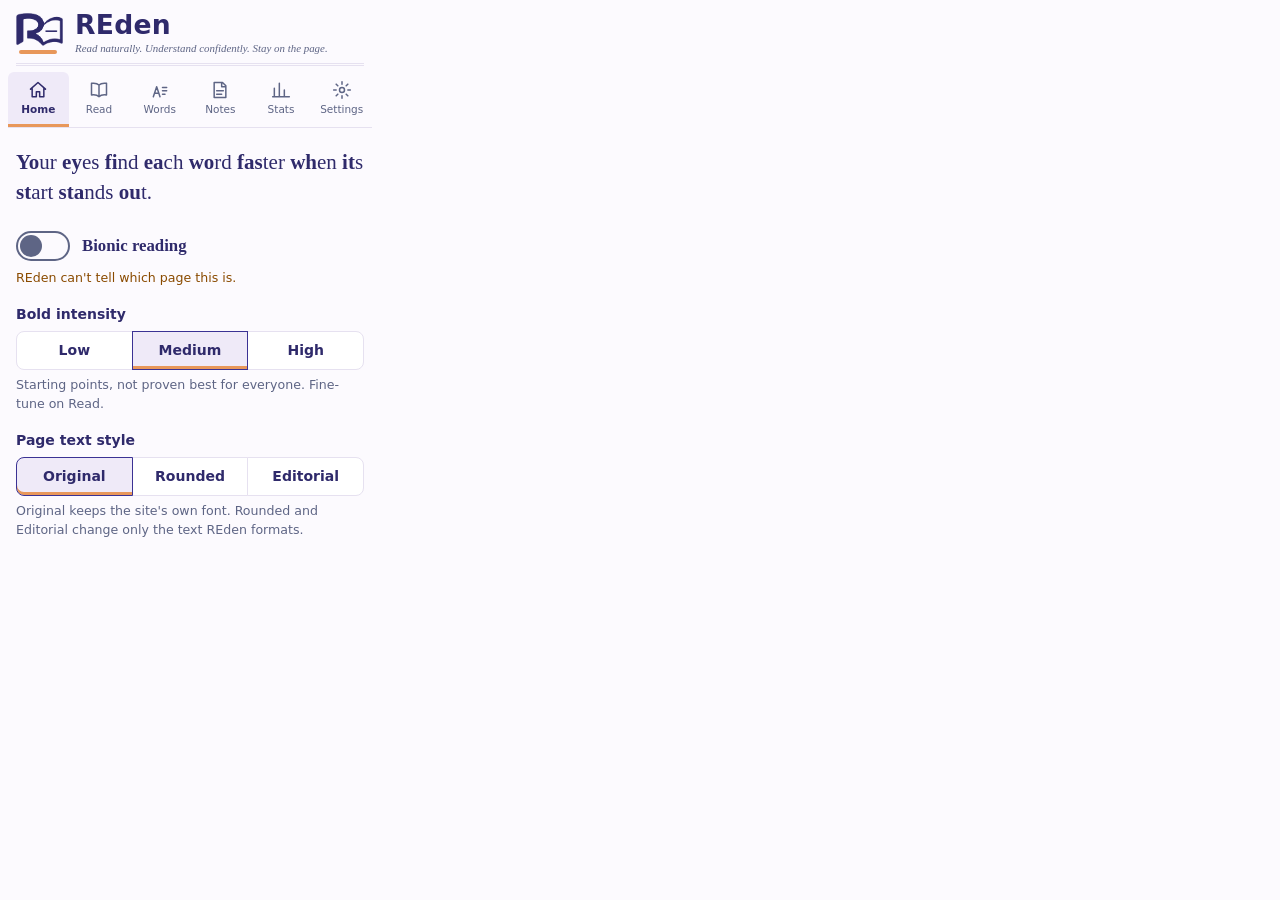
==== extension/popup/popup.html @ 72188148 "v0.2.0" ====
<!doctype html>
<html lang="en">
<head>
  <meta charset="utf-8">
  <meta name="viewport" content="width=device-width, initial-scale=1">
  <title>REden</title>
  <link rel="stylesheet" href="popup.css">
</head>
<body>
  <input type="radio" name="tab" id="t-home" class="tab-radio" aria-label="Home" checked>
  <input type="radio" name="tab" id="t-read" class="tab-radio" aria-label="Read">
  <input type="radio" name="tab" id="t-words" class="tab-radio" aria-label="Words">
  <input type="radio" name="tab" id="t-notes" class="tab-radio" aria-label="Notes">
  <input type="radio" name="tab" id="t-stats" class="tab-radio" aria-label="Stats">
  <input type="radio" name="tab" id="t-settings" class="tab-radio" aria-label="Settings">

  <header class="masthead">
    <span class="mark-wrap" aria-hidden="true"><span class="mark"></span><span class="bar"></span></span>
    <div>
      <h1 class="wordmark" aria-label="REden"><b>RE</b>den</h1>
      <p class="tagline">Read naturally. Understand confidently. Stay on the page.</p>
    </div>
  </header>

  <nav class="tabs" aria-label="Sections">
    <label class="tab" for="t-home">
      <svg viewBox="0 0 24 24" aria-hidden="true"><path d="M3 11l9-8 9 8M5 10v10h5v-6h4v6h5V10"/></svg><span>Home</span>
    </label>
    <label class="tab" for="t-read">
      <svg viewBox="0 0 24 24" aria-hidden="true"><path d="M12 6c-2-2-5-2.5-9-2v14c4-.5 7 0 9 2 2-2 5-2.5 9-2V4c-4-.5-7 0-9 2zM12 6v14"/></svg><span>Read</span>
    </label>
    <label class="tab" for="t-words">
      <svg viewBox="0 0 24 24" aria-hidden="true"><path d="M4 20l4-12 4 12M5.5 16h5M15 9h5M15 13h5M15 17h3"/></svg><span>Words</span>
    </label>
    <label class="tab" for="t-notes">
      <svg viewBox="0 0 24 24" aria-hidden="true"><path d="M5 3h10l4 4v14H5zM14 3v5h5M8 13h8M8 17h6"/></svg><span>Notes</span>
    </label>
    <label class="tab" for="t-stats">
      <svg viewBox="0 0 24 24" aria-hidden="true"><path d="M4 20V10M10 20V4M16 20v-8M22 20H2"/></svg><span>Stats</span>
    </label>
    <label class="tab" for="t-settings">
      <svg viewBox="0 0 24 24" aria-hidden="true"><circle cx="12" cy="12" r="3"/><path d="M12 2v3M12 19v3M2 12h3M19 12h3M5 5l2 2M17 17l2 2M19 5l-2 2M7 17l-2 2"/></svg><span>Settings</span>
    </label>
  </nav>

  <main class="content">
    <!-- HOME -->
    <section id="home" class="panel" aria-label="Home">
      <p id="specimen" class="specimen"></p>

      <label class="switch big">
        <input type="checkbox" role="switch" id="bio-home" data-bio-switch>
        <span class="track" aria-hidden="true"></span>
        <span class="switch-text">Bionic reading</span>
      </label>
      <p class="bio-status" data-bio-status role="status" aria-live="polite"></p>

      <fieldset class="seg">
        <legend>Bold intensity</legend>
        <input type="radio" name="preset" id="pr-low" value="25"><label for="pr-low">Low</label>
        <input type="radio" name="preset" id="pr-medium" value="40"><label for="pr-medium">Medium</label>
        <input type="radio" name="preset" id="pr-high" value="55"><label for="pr-high">High</label>
      </fieldset>
      <p class="help seg-help">Starting points, not proven best for everyone. Fine-tune on Read.</p>

      <fieldset class="seg">
        <legend>Page text style</legend>
        <input type="radio" name="mode" id="md-original" value="original"><label for="md-original">Original</label>
        <input type="radio" name="mode" id="md-rounded" value="rounded"><label for="md-rounded">Rounded</label>
        <input type="radio" name="mode" id="md-editorial" value="editorial"><label for="md-editorial">Editorial</label>
      </fieldset>
      <p class="help seg-help">Original keeps the site's own font. Rounded and Editorial change only the text REden formats.</p>

      <p class="page-ref" id="page-title">Loading…</p>

      <ul class="nav-list">
        <li><button type="button" class="nav-row" data-goto="read"><b>Read</b><span>Set how much of each word is bold</span></button></li>
        <li><button type="button" class="nav-row" data-goto="words"><b>Words</b><span>Save words, look them up, translate</span></button></li>
        <li><button type="button" class="nav-row" data-goto="notes"><b>Notes</b><span>Write down what you learn</span></button></li>
        <li><button type="button" class="nav-row" data-goto="stats"><b>Stats</b><span>See your saved words and notes</span></button></li>
      </ul>
    </section>

    <!-- READ -->
    <section id="read" class="panel" aria-label="Read">
      <h2>Bionic reading</h2>
      <label class="switch">
        <input type="checkbox" role="switch" id="bio-read" data-bio-switch>
        <span class="track" aria-hidden="true"></span>
        <span class="switch-text">Bionic reading</span>
      </label>
      <p class="bio-status" data-bio-status role="status" aria-live="polite"></p>

      <p id="preview" class="preview" aria-label="Live preview of your settings"></p>

      <div class="field">
        <label for="bio-strength">Bold amount <output id="bio-strength-out" for="bio-strength">50%</output></label>
        <input type="range" id="bio-strength" min="20" max="80" step="5">
      </div>
      <div class="field">
        <label for="bio-size">Font size <output id="bio-size-out" for="bio-size">100%</output></label>
        <input type="range" id="bio-size" min="100" max="200" step="10">
      </div>
      <div class="field">
        <label for="bio-spacing">Line spacing</label>
        <select id="bio-spacing">
          <option value="0">Page default</option>
          <option value="1.5">Comfortable</option>
          <option value="1.8">Relaxed</option>
          <option value="2.1">Spacious</option>
        </select>
      </div>

      <div class="field">
        <label for="bio-letter">Letter spacing</label>
        <select id="bio-letter">
          <option value="0">Page default</option>
          <option value="0.02">Slightly wider</option>
          <option value="0.04">Wide</option>
          <option value="0.08">Extra wide</option>
        </select>
      </div>
      <label class="switch">
        <input type="checkbox" role="switch" id="bio-contrast">
        <span class="track" aria-hidden="true"></span>
        <span class="switch-text">High contrast text</span>
      </label>
      <p class="help">Pushes formatted text toward black or white, whichever is closer to the page's own text color.</p>

      <label class="switch">
        <input type="checkbox" role="switch" id="bio-auto" aria-describedby="auto-help">
        <span class="track" aria-hidden="true"></span>
        <span class="switch-text">Format every website automatically</span>
      </label>
      <p id="auto-help" class="help">
        Formats pages as soon as they load. Your browser will ask for permission to run on
        websites. All formatting happens in your browser, and no page text is sent anywhere.
        Turn this off to remove the permission.
      </p>
      <p id="auto-msg" class="message" role="status" aria-live="polite" hidden></p>

      <h2 class="gap">Sentence analysis</h2>
      <p class="help">Split the text you selected on the page into sentences. This needs the Python backend.</p>
      <div class="kv"><span>Page</span><b id="r-title">…</b></div>
      <div class="kv"><span>Site</span><b id="r-host">…</b></div>
      <button type="button" id="analyze" class="btn">Split selection into sentences</button>
      <p id="r-status" class="message" role="status" aria-live="polite" hidden></p>
      <ol id="r-sentences" class="sentences"></ol>
    </section>

    <!-- WORDS -->
    <section id="words" class="panel" aria-label="Words">
      <h2>Words</h2>
      <form id="word-form" class="inline-form">
        <label class="sr-only" for="word-input">Word to save</label>
        <input id="word-input" type="text" placeholder="Type a word to save" autocomplete="off">
        <button type="submit" class="btn">Save</button>
      </form>
      <div id="word-info" class="info" hidden role="status" aria-live="polite"></div>
      <ul id="word-list" class="word-list"></ul>
      <p id="word-empty" class="message">You haven't saved any words yet. Select a saved word to look it up.</p>

      <h2 class="gap">Translate</h2>
      <p class="help">Translate English text into your own language. Translation runs on your device in Chrome or Edge 138 and newer, so nothing you read is sent anywhere.</p>
      <div class="field">
        <label for="tr-lang">Translate into</label>
        <select id="tr-lang"></select>
      </div>
      <div class="example">
        <p id="tr-ex-en"></p>
        <p id="tr-ex-to" dir="auto"></p>
        <p class="help">Sample sentence. It shows what a translation looks like before you try your own.</p>
      </div>
      <label class="sr-only" for="tr-input">English text to translate</label>
      <textarea id="tr-input" placeholder="Type or paste English text. Leave this empty to translate the text you selected on the page."></textarea>
      <button type="button" id="tr-go" class="btn">Translate</button>
      <p id="tr-status" class="message" role="status" aria-live="polite" hidden></p>
      <p id="tr-out" class="translation" dir="auto"></p>
    </section>

    <!-- NOTES -->
    <section id="notes" class="panel" aria-label="Notes">
      <h2>Notes</h2>
      <label class="sr-only" for="note-text">Your notes</label>
      <textarea id="note-text" placeholder="Start typing. Your notes save as you write."></textarea>
    </section>

    <!-- STATS -->
    <section id="stats" class="panel" aria-label="Stats">
      <h2>Stats</h2>
      <dl class="ledger">
        <div class="kv"><dt>Saved words</dt><dd id="stat-words">0</dd></div>
        <div class="kv"><dt>Note characters</dt><dd id="stat-chars">0</dd></div>
        <div class="kv"><dt>Note lines</dt><dd id="stat-lines">0</dd></div>
        <div class="kv"><dt>Longest saved word</dt><dd id="stat-longest">–</dd></div>
      </dl>
    </section>

    <!-- SETTINGS -->
    <section id="settings" class="panel" aria-label="Settings">
      <h2>Popup</h2>
      <label class="row"><span>Dark mode</span><input type="checkbox" id="opt-dark"></label>
      <div class="field">
        <label for="opt-size">Text size <output id="opt-size-out" for="opt-size">14 px</output></label>
        <input type="range" id="opt-size" min="12" max="22" step="1">
      </div>

      <h2 class="gap">Current web page</h2>
      <label class="row"><span>Dark page</span><input type="checkbox" id="pg-dark"></label>
      <p id="pg-msg" class="message" role="status" aria-live="polite" hidden></p>

      <h2 class="gap">Backend</h2>
      <form id="be-form" class="inline-form">
        <label class="sr-only" for="be-url">Backend address</label>
        <input id="be-url" type="text" autocomplete="off" spellcheck="false">
        <button type="submit" class="btn">Test</button>
      </form>
      <p id="be-msg" class="message" role="status" aria-live="polite" hidden></p>

      <h2 class="gap">Saved data</h2>
      <button type="button" id="clear-data" class="btn danger">Clear words and notes</button>
      <p id="clear-msg" class="message" role="status" aria-live="polite" hidden>Words and notes cleared.</p>
    </section>
  </main>

  <script src="../shared/core.js"></script>
  <script src="popup.js"></script>
</body>
</html>
---- extension/popup/popup.css ----
/* REden popup: modern reading utility with editorial character.
   Ivory paper, indigo ink, lavender for selection, one small orange accent (from the logo).
   Serif (Fraunces/Newsreader if installed) for headings and reading text, rounded sans for controls.
   Flat, ruled, no cards or gradients. This styles the popup only, never websites. */

:root {
  --paper: #FCFAFE;
  --field: #FFFFFF;
  --ink: #2F2A6B;
  --muted: #5E6585;
  --rule: #E6E1F0;
  --blue: #3B3294;
  --on-blue: #FFFFFF;
  --lav: #EFEAF8;
  --orange: #E8975A;
  --ok: #1B7F4B;
  --warn: #8A4B00;
  --danger: #B3261E;
  --font-size: 14px;
  --serif: Fraunces, Newsreader, "Iowan Old Style", Charter, "Palatino Linotype", Georgia, serif;
  --sans: "Nunito Sans", Nunito, ui-rounded, system-ui, -apple-system, "Segoe UI", Roboto, sans-serif;
}

body.dark {
  --paper: #1E1B3A;
  --field: #15132B;
  --ink: #ECE9FA;
  --muted: #A9A9CC;
  --rule: #3A3763;
  --blue: #A99CFF;
  --on-blue: #17143A;
  --lav: #34305F;
  --orange: #F0A872;
  --ok: #6FD3A0;
  --warn: #F0B866;
  --danger: #FF9C94;
}

* { box-sizing: border-box; }
html, body { margin: 0; width: 380px; height: 540px; overflow: hidden; }

body {
  display: flex;
  flex-direction: column;
  background: var(--paper);
  color: var(--ink);
  font: var(--font-size) / 1.5 var(--sans);
}

/* ---------- masthead + tabs ---------- */
.masthead {
  display: flex;
  align-items: center;
  gap: 12px;
  margin: 0 16px;
  padding: 12px 0 8px;
  border-bottom: 3px double var(--rule);
}
/* The R-and-open-book mark is traced from the REden logo (icons/mark.png) and tinted with the theme ink. */
.mark {
  position: relative;
  flex: none;
  width: 47px;
  height: 33px;
  display: block;
  background: var(--ink);
  -webkit-mask: url("../icons/mark.png") center / contain no-repeat;
  mask: url("../icons/mark.png") center / contain no-repeat;
}
.mark-wrap { flex: none; display: flex; flex-direction: column; gap: 4px; }
.bar { display: block; width: 38px; height: 4px; margin-left: 3px; border-radius: 2px; background: var(--orange); }
.wordmark { margin: 0; font: 800 1.9em/1 var(--sans); letter-spacing: 0.01em; color: var(--ink); }
.wordmark b { font-weight: 800; }
.tagline { margin: 3px 0 0; color: var(--muted); font: italic 400 0.78em/1.2 var(--serif); }

.tab-radio { position: absolute; opacity: 0; pointer-events: none; }

.tabs { display: flex; margin: 6px 8px 0; padding: 0; border-bottom: 1px solid var(--rule); }
.tab {
  flex: 1;
  display: flex;
  flex-direction: column;
  align-items: center;
  gap: 2px;
  padding: 8px 0 7px;
  border-bottom: 3px solid transparent;
  border-radius: 6px 6px 0 0;
  color: var(--muted);
  font-size: min(0.75em, 13px);
  cursor: pointer;
}
.tab svg { width: 20px; height: 20px; fill: none; stroke: currentColor; stroke-width: 1.8; stroke-linecap: round; stroke-linejoin: round; }
.tab:hover { color: var(--ink); }

.content { flex: 1; overflow-y: auto; padding: 16px; }
.panel { display: none; }

/* ---------- type ---------- */
h2 { margin: 0 0 8px; font: 700 1.15em/1.25 var(--serif); }
h2.gap, .gap { margin-top: 24px; }
p { margin: 0 0 10px; }
.help { color: var(--muted); font-size: 0.9em; }
.message { color: var(--muted); font-size: 0.9em; }

/* ---------- home ---------- */
.specimen {
  margin: 4px 0 18px;
  font: 400 1.5em/1.4 var(--serif);
  overflow-wrap: anywhere;
}
.specimen b, .preview b { font-weight: 800; }
.page-ref {
  margin: 14px 0 6px;
  padding-top: 12px;
  border-top: 1px solid var(--rule);
  color: var(--muted);
  font-size: 0.9em;
  overflow: hidden;
  text-overflow: ellipsis;
  white-space: nowrap;
}

.nav-list { list-style: none; margin: 0; padding: 0; }
.nav-list li { border-top: 1px solid var(--rule); }
.nav-list li:last-child { border-bottom: 1px solid var(--rule); }
.nav-row {
  display: flex;
  align-items: baseline;
  gap: 12px;
  width: 100%;
  padding: 10px 2px;
  border: 0;
  background: none;
  color: inherit;
  font: inherit;
  text-align: left;
  cursor: pointer;
}
.nav-row b { flex: none; width: 56px; font: 700 1em var(--serif); }
.nav-row span { color: var(--muted); font-size: 0.9em; }
.nav-row:hover b { text-decoration: underline; text-decoration-color: var(--orange); text-decoration-thickness: 3px; text-underline-offset: 3px; }

/* ---------- switch ---------- */
.switch { position: relative; display: flex; align-items: center; gap: 12px; padding: 6px 0; cursor: pointer; }
.switch input { position: absolute; inset: 0; width: 100%; height: 100%; margin: 0; opacity: 0; cursor: pointer; }
.switch .track {
  flex: none;
  position: relative;
  width: 44px;
  height: 24px;
  border: 2px solid var(--muted);
  border-radius: 999px;
  transition: background 0.12s, border-color 0.12s;
}
.switch .track::after {
  content: "";
  position: absolute;
  top: 2px;
  left: 2px;
  width: 16px;
  height: 16px;
  border-radius: 50%;
  background: var(--muted);
  transition: transform 0.12s, background 0.12s;
}
.switch input:checked + .track { background: var(--blue); border-color: var(--blue); }
.switch input:checked + .track::after { background: var(--on-blue); transform: translateX(20px); }
.switch input:focus-visible + .track { outline: 3px solid var(--blue); outline-offset: 3px; }
.switch.big input:checked + .track::after { background: var(--orange); }
.switch-text { font-weight: 600; }
.switch.big .switch-text { font: 700 1.2em var(--serif); }
.switch.big .track { width: 54px; height: 30px; }
.switch.big .track::after { width: 22px; height: 22px; }
.switch.big input:checked + .track::after { transform: translateX(24px); }

.bio-status { margin: 2px 0 0; min-height: 1.5em; color: var(--muted); font-size: 0.9em; }
.bio-status.ok { color: var(--ok); }
.bio-status.warn { color: var(--warn); }

/* ---------- segmented choices (radios) ---------- */
.seg { display: flex; margin: 16px 0 0; padding: 0; border: 1px solid var(--rule); border-radius: 8px; overflow: hidden; }
.seg legend { float: left; width: 100%; margin: 0 0 6px; padding: 0; font-weight: 700; }
.seg { position: relative; flex-wrap: wrap; border: 0; overflow: visible; }
.seg input { position: absolute; opacity: 0; pointer-events: none; }
.seg label {
  flex: 1;
  padding: 8px 4px;
  border: 1px solid var(--rule);
  margin-left: -1px;
  background: var(--field);
  text-align: center;
  font-weight: 600;
  cursor: pointer;
}
.seg label:nth-of-type(1) { margin-left: 0; border-radius: 8px 0 0 8px; }
.seg label:last-of-type { border-radius: 0 8px 8px 0; }
.seg label:hover { color: var(--blue); }
.seg input:checked + label { background: var(--lav); border-color: var(--blue); color: var(--ink); position: relative; box-shadow: inset 0 -3px 0 var(--orange); }
.seg input:focus-visible + label { outline: 3px solid var(--blue); outline-offset: 2px; position: relative; }
.seg-help { margin: 6px 0 0; }

/* ---------- read controls ---------- */
.preview {
  margin: 14px 0 12px;
  padding: 12px 0;
  border-top: 1px solid var(--rule);
  border-bottom: 1px solid var(--rule);
  font: 400 1em/1.4 var(--serif);
  overflow-wrap: anywhere;
}
.field { display: flex; flex-direction: column; gap: 4px; margin: 12px 0; }
.field label { display: flex; justify-content: space-between; font-weight: 600; }
.field output { color: var(--blue); font-weight: 700; }
input[type="range"] { width: 100%; accent-color: var(--blue); }
select, input[type="text"], textarea {
  padding: 8px 10px;
  border: 1px solid var(--muted);
  border-radius: 4px;
  background: var(--field);
  color: var(--ink);
  font: inherit;
}
input[type="text"] { flex: 1; min-width: 0; }

/* ---------- rows, ledger, info ---------- */
.kv { display: flex; justify-content: space-between; gap: 12px; padding: 7px 0; border-bottom: 1px solid var(--rule); }
.kv span, .kv dt { color: var(--muted); }
.kv b, .kv dd { margin: 0; text-align: right; font-weight: 700; overflow-wrap: anywhere; }
.ledger { margin: 0; }
.ledger .kv { align-items: baseline; padding: 11px 0; }
.ledger dd { font: 700 1.3em var(--serif); }
.info { margin: 12px 0; padding: 4px 0; border-top: 2px solid var(--orange); }

.row { display: flex; align-items: center; justify-content: space-between; padding: 10px 0; border-bottom: 1px solid var(--rule); cursor: pointer; }
input[type="checkbox"]:not([role="switch"]) { width: 20px; height: 20px; accent-color: var(--blue); }

/* ---------- buttons ---------- */
.btn {
  margin: 12px 0 4px;
  padding: 9px 16px;
  border: 2px solid var(--blue);
  border-radius: 4px;
  background: var(--blue);
  color: var(--on-blue);
  font: 700 1em var(--sans);
  cursor: pointer;
}
.btn:hover { filter: brightness(1.08); }
.btn.danger { background: transparent; border-color: var(--danger); color: var(--danger); }
.inline-form { display: flex; gap: 8px; align-items: center; }
.inline-form .btn { margin: 0; }

/* ---------- words, sentences, notes ---------- */
.word-list { list-style: none; margin: 12px 0 0; padding: 0; }
.word-list li { display: flex; align-items: center; justify-content: space-between; gap: 8px; border-bottom: 1px solid var(--rule); }
.word-btn {
  flex: 1;
  padding: 9px 0;
  border: 0;
  background: none;
  color: var(--ink);
  font: 400 1.1em var(--serif);
  text-align: left;
  cursor: pointer;
}
.word-btn:hover { text-decoration: underline; text-decoration-color: var(--orange); text-decoration-thickness: 3px; text-underline-offset: 3px; }
.remove-btn { padding: 6px 4px; border: 0; background: none; color: var(--muted); font: inherit; font-size: 0.85em; text-decoration: underline; cursor: pointer; }
.remove-btn:hover { color: var(--danger); }

.sentences { margin: 12px 0 0; padding-left: 22px; font-family: var(--serif); }
.sentences li { margin-bottom: 10px; padding-left: 6px; }
.sentences li::marker { color: var(--muted); font-family: var(--sans); font-size: 0.85em; }

textarea { width: 100%; height: 340px; resize: none; font-family: var(--serif); font-size: 1.05em; line-height: 1.5; }

/* ---------- translate ---------- */
#tr-input { height: 90px; }
.example { margin: 12px 0; padding: 8px 0; border-top: 2px solid var(--orange); font-family: var(--serif); }
.example p { margin: 0 0 6px; }
.example .help { font-family: var(--sans); }
.translation { margin: 12px 0 0; padding: 10px 0; border-top: 1px solid var(--rule); border-bottom: 1px solid var(--rule); font: 400 1.1em/1.5 var(--serif); overflow-wrap: anywhere; }
.translation:empty { display: none; }
.translation b { font-weight: 800; }

/* ---------- accessibility ---------- */
:focus-visible { outline: 3px solid var(--blue); outline-offset: 2px; }
.sr-only { position: absolute; width: 1px; height: 1px; overflow: hidden; clip: rect(0 0 0 0); white-space: nowrap; }

@media (prefers-reduced-motion: reduce) {
  * { transition: none !important; animation: none !important; }
}

/* ---------- section switching (radio + :checked, works without JS) ---------- */
#t-home:checked ~ .content #home,
#t-read:checked ~ .content #read,
#t-words:checked ~ .content #words,
#t-notes:checked ~ .content #notes,
#t-stats:checked ~ .content #stats,
#t-settings:checked ~ .content #settings { display: block; }

#t-home:checked ~ .tabs label[for="t-home"],
#t-read:checked ~ .tabs label[for="t-read"],
#t-words:checked ~ .tabs label[for="t-words"],
#t-notes:checked ~ .tabs label[for="t-notes"],
#t-stats:checked ~ .tabs label[for="t-stats"],
#t-settings:checked ~ .tabs label[for="t-settings"] {
  color: var(--ink);
  font-weight: 700;
  background: var(--lav);
  border-bottom-color: var(--orange);
}

#t-home:focus-visible ~ .tabs label[for="t-home"],
#t-read:focus-visible ~ .tabs label[for="t-read"],
#t-words:focus-visible ~ .tabs label[for="t-words"],
#t-notes:focus-visible ~ .tabs label[for="t-notes"],
#t-stats:focus-visible ~ .tabs label[for="t-stats"],
#t-settings:focus-visible ~ .tabs label[for="t-settings"] { outline: 3px solid var(--blue); outline-offset: -3px; }

/* The Settings checkboxes drive the popup theme even if scripts fail. */
body:has(#opt-dark:checked) {
  --paper: #1E1B3A; --field: #15132B; --ink: #ECE9FA; --muted: #A9A9CC; --rule: #3A3763;
  --blue: #A99CFF; --on-blue: #17143A; --lav: #34305F; --orange: #F0A872;
  --ok: #6FD3A0; --warn: #F0B866; --danger: #FF9C94;
}
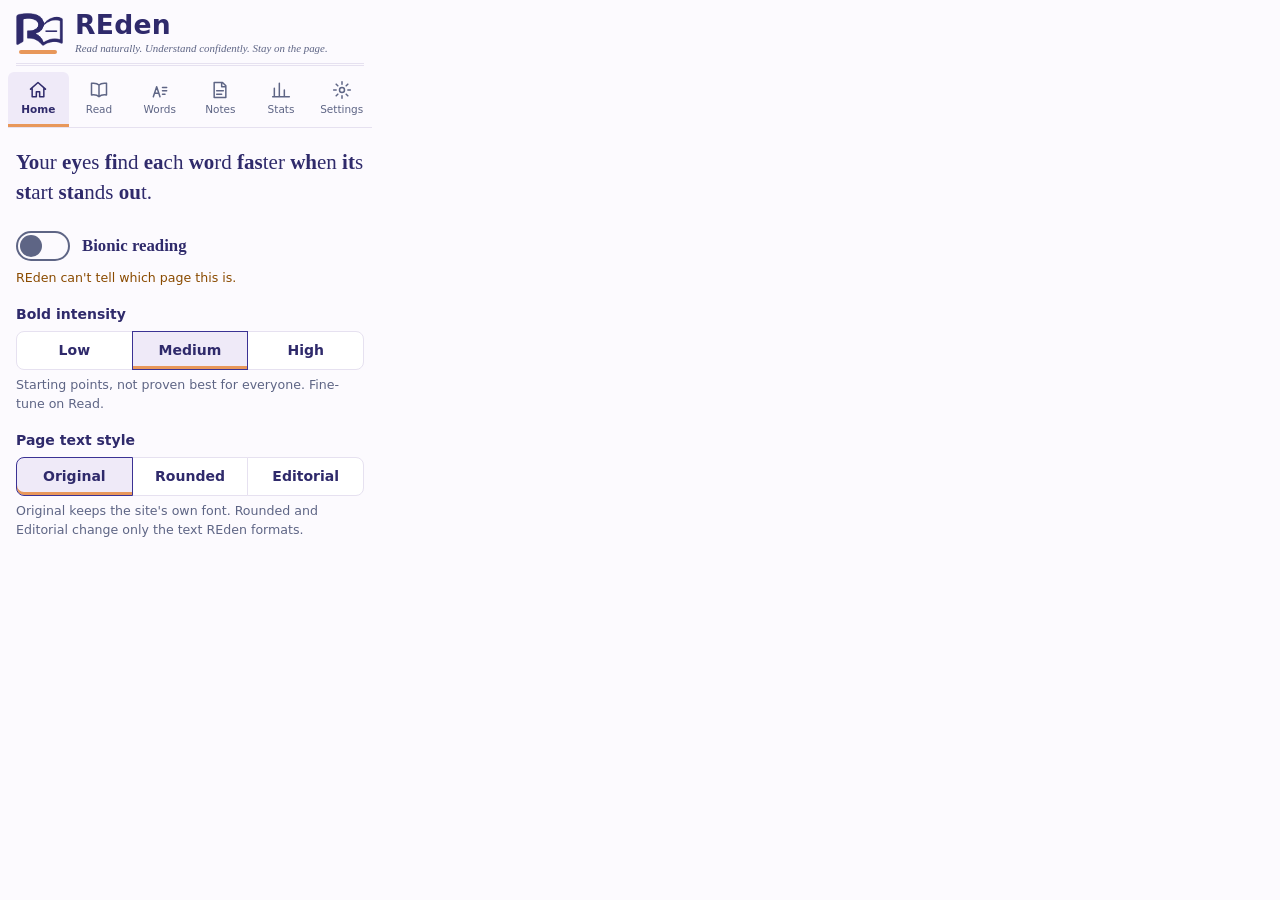
==== commit d52d8a63: "Match popup colors to the current website Tint the popup with the page's color (paper 2%, selected 8" ====
--- a/extension/popup/popup.html
+++ b/extension/popup/popup.html
@@ -200,6 +200,7 @@
     <section id="settings" class="panel" aria-label="Settings">
       <h2>Popup</h2>
       <label class="row"><span>Dark mode</span><input type="checkbox" id="opt-dark"></label>
+      <label class="row"><span>Match colors to the website</span><input type="checkbox" id="opt-tint"></label>
       <div class="field">
         <label for="opt-size">Text size <output id="opt-size-out" for="opt-size">14 px</output></label>
         <input type="range" id="opt-size" min="12" max="22" step="1">
--- a/extension/popup/popup.css
+++ b/extension/popup/popup.css
@@ -7,6 +7,7 @@
   --paper: #FCFAFE;
   --field: #FFFFFF;
   --ink: #2F2A6B;
+  --brand: #2F2A6B; /* logo and wordmark keep the REden indigo even when the popup takes the site's color */
   --muted: #5E6585;
   --rule: #E6E1F0;
   --blue: #3B3294;
@@ -22,6 +23,7 @@
 }
 
 body.dark {
+  --brand: #ECE9FA;
   --paper: #1E1B3A;
   --field: #15132B;
   --ink: #ECE9FA;
@@ -63,13 +65,13 @@
   width: 47px;
   height: 33px;
   display: block;
-  background: var(--ink);
+  background: var(--brand);
   -webkit-mask: url("../icons/mark.png") center / contain no-repeat;
   mask: url("../icons/mark.png") center / contain no-repeat;
 }
 .mark-wrap { flex: none; display: flex; flex-direction: column; gap: 4px; }
 .bar { display: block; width: 38px; height: 4px; margin-left: 3px; border-radius: 2px; background: var(--orange); }
-.wordmark { margin: 0; font: 800 1.9em/1 var(--sans); letter-spacing: 0.01em; color: var(--ink); }
+.wordmark { margin: 0; font: 800 1.9em/1 var(--sans); letter-spacing: 0.01em; color: var(--brand); }
 .wordmark b { font-weight: 800; }
 .tagline { margin: 3px 0 0; color: var(--muted); font: italic 400 0.78em/1.2 var(--serif); }
 
@@ -320,6 +322,6 @@
 /* The Settings checkboxes drive the popup theme even if scripts fail. */
 body:has(#opt-dark:checked) {
   --paper: #1E1B3A; --field: #15132B; --ink: #ECE9FA; --muted: #A9A9CC; --rule: #3A3763;
-  --blue: #A99CFF; --on-blue: #17143A; --lav: #34305F; --orange: #F0A872;
+  --brand: #ECE9FA; --blue: #A99CFF; --on-blue: #17143A; --lav: #34305F; --orange: #F0A872;
   --ok: #6FD3A0; --warn: #F0B866; --danger: #FF9C94;
 }
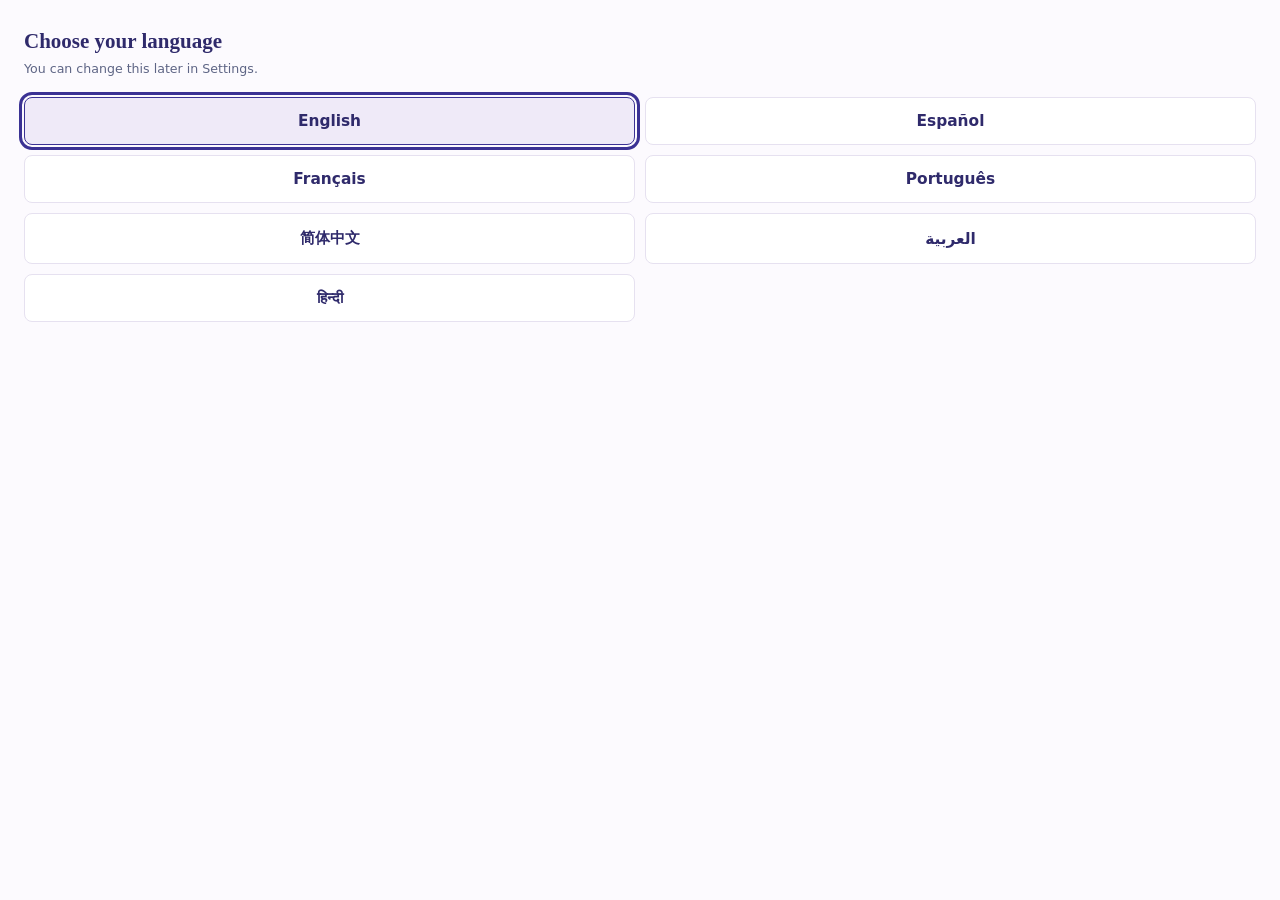
==== commit 8f5425c0: "update frontend" ====
--- a/extension/popup/popup.html
+++ b/extension/popup/popup.html
@@ -18,213 +18,226 @@
     <span class="mark-wrap" aria-hidden="true"><span class="mark"></span><span class="bar"></span></span>
     <div>
       <h1 class="wordmark" aria-label="REden"><b>RE</b>den</h1>
-      <p class="tagline">Read naturally. Understand confidently. Stay on the page.</p>
+      <p class="tagline" data-i18n="tagline">Every language deserves a more accessible reading experience.</p>
     </div>
   </header>
 
   <nav class="tabs" aria-label="Sections">
     <label class="tab" for="t-home">
-      <svg viewBox="0 0 24 24" aria-hidden="true"><path d="M3 11l9-8 9 8M5 10v10h5v-6h4v6h5V10"/></svg><span>Home</span>
+      <svg viewBox="0 0 24 24" aria-hidden="true"><path d="M3 11l9-8 9 8M5 10v10h5v-6h4v6h5V10"/></svg><span data-i18n="tab_home">Home</span>
     </label>
     <label class="tab" for="t-read">
-      <svg viewBox="0 0 24 24" aria-hidden="true"><path d="M12 6c-2-2-5-2.5-9-2v14c4-.5 7 0 9 2 2-2 5-2.5 9-2V4c-4-.5-7 0-9 2zM12 6v14"/></svg><span>Read</span>
+      <svg viewBox="0 0 24 24" aria-hidden="true"><path d="M12 6c-2-2-5-2.5-9-2v14c4-.5 7 0 9 2 2-2 5-2.5 9-2V4c-4-.5-7 0-9 2zM12 6v14"/></svg><span data-i18n="tab_read">Read</span>
     </label>
     <label class="tab" for="t-words">
-      <svg viewBox="0 0 24 24" aria-hidden="true"><path d="M4 20l4-12 4 12M5.5 16h5M15 9h5M15 13h5M15 17h3"/></svg><span>Words</span>
+      <svg viewBox="0 0 24 24" aria-hidden="true"><path d="M4 20l4-12 4 12M5.5 16h5M15 9h5M15 13h5M15 17h3"/></svg><span data-i18n="tab_words">Words</span>
     </label>
     <label class="tab" for="t-notes">
-      <svg viewBox="0 0 24 24" aria-hidden="true"><path d="M5 3h10l4 4v14H5zM14 3v5h5M8 13h8M8 17h6"/></svg><span>Notes</span>
+      <svg viewBox="0 0 24 24" aria-hidden="true"><path d="M5 3h10l4 4v14H5zM14 3v5h5M8 13h8M8 17h6"/></svg><span data-i18n="tab_notes">Notes</span>
     </label>
     <label class="tab" for="t-stats">
-      <svg viewBox="0 0 24 24" aria-hidden="true"><path d="M4 20V10M10 20V4M16 20v-8M22 20H2"/></svg><span>Stats</span>
+      <svg viewBox="0 0 24 24" aria-hidden="true"><path d="M4 20V10M10 20V4M16 20v-8M22 20H2"/></svg><span data-i18n="tab_stats">Stats</span>
     </label>
     <label class="tab" for="t-settings">
-      <svg viewBox="0 0 24 24" aria-hidden="true"><circle cx="12" cy="12" r="3"/><path d="M12 2v3M12 19v3M2 12h3M19 12h3M5 5l2 2M17 17l2 2M19 5l-2 2M7 17l-2 2"/></svg><span>Settings</span>
+      <svg viewBox="0 0 24 24" aria-hidden="true"><circle cx="12" cy="12" r="3"/><path d="M12 2v3M12 19v3M2 12h3M19 12h3M5 5l2 2M17 17l2 2M19 5l-2 2M7 17l-2 2"/></svg><span data-i18n="tab_settings">Settings</span>
     </label>
   </nav>
 
   <main class="content">
     <!-- HOME -->
-    <section id="home" class="panel" aria-label="Home">
+    <section id="home" class="panel" data-i18n-aria="tab_home" aria-label="Home">
       <p id="specimen" class="specimen"></p>
 
       <label class="switch big">
         <input type="checkbox" role="switch" id="bio-home" data-bio-switch>
         <span class="track" aria-hidden="true"></span>
-        <span class="switch-text">Bionic reading</span>
+        <span class="switch-text" data-i18n="bionic">Bionic reading</span>
       </label>
       <p class="bio-status" data-bio-status role="status" aria-live="polite"></p>
 
       <fieldset class="seg">
-        <legend>Bold intensity</legend>
-        <input type="radio" name="preset" id="pr-low" value="25"><label for="pr-low">Low</label>
-        <input type="radio" name="preset" id="pr-medium" value="40"><label for="pr-medium">Medium</label>
-        <input type="radio" name="preset" id="pr-high" value="55"><label for="pr-high">High</label>
+        <legend data-i18n="bold_intensity">Bold intensity</legend>
+        <input type="radio" name="preset" id="pr-low" value="25"><label for="pr-low" data-i18n="low">Low</label>
+        <input type="radio" name="preset" id="pr-medium" value="40"><label for="pr-medium" data-i18n="medium">Medium</label>
+        <input type="radio" name="preset" id="pr-high" value="55"><label for="pr-high" data-i18n="high">High</label>
       </fieldset>
-      <p class="help seg-help">Starting points, not proven best for everyone. Fine-tune on Read.</p>
+      <p class="help seg-help" data-i18n="intensity_help">Starting points, not proven best for everyone. Fine-tune on Read.</p>
 
       <fieldset class="seg">
-        <legend>Page text style</legend>
-        <input type="radio" name="mode" id="md-original" value="original"><label for="md-original">Original</label>
-        <input type="radio" name="mode" id="md-rounded" value="rounded"><label for="md-rounded">Rounded</label>
-        <input type="radio" name="mode" id="md-editorial" value="editorial"><label for="md-editorial">Editorial</label>
+        <legend data-i18n="text_style">Page text style</legend>
+        <input type="radio" name="mode" id="md-original" value="original"><label for="md-original" data-i18n="original">Original</label>
+        <input type="radio" name="mode" id="md-rounded" value="rounded"><label for="md-rounded" data-i18n="rounded">Rounded</label>
+        <input type="radio" name="mode" id="md-editorial" value="editorial"><label for="md-editorial" data-i18n="editorial">Editorial</label>
       </fieldset>
-      <p class="help seg-help">Original keeps the site's own font. Rounded and Editorial change only the text REden formats.</p>
+      <p class="help seg-help" data-i18n="style_help">Original keeps the site's own font. Rounded and Editorial change only the text REden formats.</p>
 
       <p class="page-ref" id="page-title">Loading…</p>
 
       <ul class="nav-list">
-        <li><button type="button" class="nav-row" data-goto="read"><b>Read</b><span>Set how much of each word is bold</span></button></li>
-        <li><button type="button" class="nav-row" data-goto="words"><b>Words</b><span>Save words, look them up, translate</span></button></li>
-        <li><button type="button" class="nav-row" data-goto="notes"><b>Notes</b><span>Write down what you learn</span></button></li>
-        <li><button type="button" class="nav-row" data-goto="stats"><b>Stats</b><span>See your saved words and notes</span></button></li>
+        <li><button type="button" class="nav-row" data-goto="read"><b data-i18n="tab_read">Read</b><span data-i18n="nav_read">Set how much of each word is bold</span></button></li>
+        <li><button type="button" class="nav-row" data-goto="words"><b data-i18n="tab_words">Words</b><span data-i18n="nav_words">Save words, look them up, translate</span></button></li>
+        <li><button type="button" class="nav-row" data-goto="notes"><b data-i18n="tab_notes">Notes</b><span data-i18n="nav_notes">Write down what you learn</span></button></li>
+        <li><button type="button" class="nav-row" data-goto="stats"><b data-i18n="tab_stats">Stats</b><span data-i18n="nav_stats">See your saved words and notes</span></button></li>
       </ul>
     </section>
 
     <!-- READ -->
-    <section id="read" class="panel" aria-label="Read">
-      <h2>Bionic reading</h2>
+    <section id="read" class="panel" data-i18n-aria="tab_read" aria-label="Read">
+      <h2 data-i18n="bionic">Bionic reading</h2>
       <label class="switch">
         <input type="checkbox" role="switch" id="bio-read" data-bio-switch>
         <span class="track" aria-hidden="true"></span>
-        <span class="switch-text">Bionic reading</span>
+        <span class="switch-text" data-i18n="bionic">Bionic reading</span>
       </label>
       <p class="bio-status" data-bio-status role="status" aria-live="polite"></p>
 
-      <p id="preview" class="preview" aria-label="Live preview of your settings"></p>
-
-      <div class="field">
-        <label for="bio-strength">Bold amount <output id="bio-strength-out" for="bio-strength">50%</output></label>
+      <p id="preview" class="preview" data-i18n-aria="preview_aria" aria-label="Live preview of your settings"></p>
+
+      <div class="field">
+        <label for="bio-strength"><span data-i18n="bold_amount">Bold amount</span> <output id="bio-strength-out" for="bio-strength">50%</output></label>
         <input type="range" id="bio-strength" min="20" max="80" step="5">
       </div>
       <div class="field">
-        <label for="bio-size">Font size <output id="bio-size-out" for="bio-size">100%</output></label>
+        <label for="bio-size"><span data-i18n="font_size">Font size</span> <output id="bio-size-out" for="bio-size">100%</output></label>
         <input type="range" id="bio-size" min="100" max="200" step="10">
       </div>
       <div class="field">
-        <label for="bio-spacing">Line spacing</label>
+        <label for="bio-spacing" data-i18n="line_spacing">Line spacing</label>
         <select id="bio-spacing">
-          <option value="0">Page default</option>
-          <option value="1.5">Comfortable</option>
-          <option value="1.8">Relaxed</option>
-          <option value="2.1">Spacious</option>
+          <option value="0" data-i18n="sp_default">Page default</option>
+          <option value="1.5" data-i18n="sp_comfortable">Comfortable</option>
+          <option value="1.8" data-i18n="sp_relaxed">Relaxed</option>
+          <option value="2.1" data-i18n="sp_spacious">Spacious</option>
         </select>
       </div>
 
       <div class="field">
-        <label for="bio-letter">Letter spacing</label>
+        <label for="bio-letter" data-i18n="letter_spacing">Letter spacing</label>
         <select id="bio-letter">
-          <option value="0">Page default</option>
-          <option value="0.02">Slightly wider</option>
-          <option value="0.04">Wide</option>
-          <option value="0.08">Extra wide</option>
+          <option value="0" data-i18n="sp_default">Page default</option>
+          <option value="0.02" data-i18n="ls_slight">Slightly wider</option>
+          <option value="0.04" data-i18n="ls_wide">Wide</option>
+          <option value="0.08" data-i18n="ls_extra">Extra wide</option>
         </select>
       </div>
       <label class="switch">
         <input type="checkbox" role="switch" id="bio-contrast">
         <span class="track" aria-hidden="true"></span>
-        <span class="switch-text">High contrast text</span>
-      </label>
-      <p class="help">Pushes formatted text toward black or white, whichever is closer to the page's own text color.</p>
+        <span class="switch-text" data-i18n="contrast">High contrast text</span>
+      </label>
+      <p class="help" data-i18n="contrast_help">Pushes formatted text toward black or white, whichever is closer to the page's own text color.</p>
 
       <label class="switch">
         <input type="checkbox" role="switch" id="bio-auto" aria-describedby="auto-help">
         <span class="track" aria-hidden="true"></span>
-        <span class="switch-text">Format every website automatically</span>
-      </label>
-      <p id="auto-help" class="help">
-        Formats pages as soon as they load. Your browser will ask for permission to run on
-        websites. All formatting happens in your browser, and no page text is sent anywhere.
-        Turn this off to remove the permission.
-      </p>
+        <span class="switch-text" data-i18n="auto">Format every website automatically</span>
+      </label>
+      <p id="auto-help" class="help" data-i18n="auto_help">Formats pages as soon as they load.</p>
       <p id="auto-msg" class="message" role="status" aria-live="polite" hidden></p>
 
-      <h2 class="gap">Sentence analysis</h2>
-      <p class="help">Split the text you selected on the page into sentences. This needs the Python backend.</p>
-      <div class="kv"><span>Page</span><b id="r-title">…</b></div>
-      <div class="kv"><span>Site</span><b id="r-host">…</b></div>
-      <button type="button" id="analyze" class="btn">Split selection into sentences</button>
+      <h2 class="gap" data-i18n="h_pw">Page words</h2>
+      <p class="help" data-i18n="pw_help">Collect every word on this page.</p>
+      <button type="button" id="pw-go" class="btn" data-i18n="pw_btn">Collect words from this page</button>
+      <p id="pw-status" class="message" role="status" aria-live="polite" hidden></p>
+      <p id="pw-preview" class="translation" dir="auto"></p>
+
+      <h2 class="gap" data-i18n="h_sentence">Sentence analysis</h2>
+      <p class="help" data-i18n="sentence_help">Split the text you selected on the page into sentences. This needs the Python backend.</p>
+      <div class="kv"><span data-i18n="page">Page</span><b id="r-title">…</b></div>
+      <div class="kv"><span data-i18n="site">Site</span><b id="r-host">…</b></div>
+      <button type="button" id="analyze" class="btn" data-i18n="split_btn">Split selection into sentences</button>
       <p id="r-status" class="message" role="status" aria-live="polite" hidden></p>
       <ol id="r-sentences" class="sentences"></ol>
     </section>
 
     <!-- WORDS -->
-    <section id="words" class="panel" aria-label="Words">
-      <h2>Words</h2>
+    <section id="words" class="panel" data-i18n-aria="tab_words" aria-label="Words">
+      <h2 data-i18n="tab_words">Words</h2>
       <form id="word-form" class="inline-form">
-        <label class="sr-only" for="word-input">Word to save</label>
-        <input id="word-input" type="text" placeholder="Type a word to save" autocomplete="off">
-        <button type="submit" class="btn">Save</button>
+        <label class="sr-only" for="word-input" data-i18n="word_label">Word to save</label>
+        <input id="word-input" type="text" data-i18n-ph="word_ph" placeholder="Type a word to save" autocomplete="off">
+        <button type="submit" class="btn" data-i18n="save">Save</button>
       </form>
       <div id="word-info" class="info" hidden role="status" aria-live="polite"></div>
       <ul id="word-list" class="word-list"></ul>
-      <p id="word-empty" class="message">You haven't saved any words yet. Select a saved word to look it up.</p>
-
-      <h2 class="gap">Translate</h2>
-      <p class="help">Translate English text into your own language. Translation runs on your device in Chrome or Edge 138 and newer, so nothing you read is sent anywhere.</p>
-      <div class="field">
-        <label for="tr-lang">Translate into</label>
+      <p id="word-empty" class="message" data-i18n="word_empty">You haven't saved any words yet. Select a saved word to look it up.</p>
+
+      <h2 class="gap" data-i18n="h_translate">Translate</h2>
+      <p class="help" data-i18n="tr_help">Translate English text into your own language. Translation runs on your device in Chrome or Edge 138 and newer, so nothing you read is sent anywhere.</p>
+      <div class="field">
+        <label for="tr-lang" data-i18n="tr_into">Translate into</label>
         <select id="tr-lang"></select>
       </div>
       <div class="example">
         <p id="tr-ex-en"></p>
         <p id="tr-ex-to" dir="auto"></p>
-        <p class="help">Sample sentence. It shows what a translation looks like before you try your own.</p>
-      </div>
-      <label class="sr-only" for="tr-input">English text to translate</label>
-      <textarea id="tr-input" placeholder="Type or paste English text. Leave this empty to translate the text you selected on the page."></textarea>
-      <button type="button" id="tr-go" class="btn">Translate</button>
+        <p class="help" data-i18n="tr_sample_help">Sample sentence. It shows what a translation looks like before you try your own.</p>
+      </div>
+      <label class="sr-only" for="tr-input" data-i18n="tr_label">English text to translate</label>
+      <textarea id="tr-input" data-i18n-ph="tr_ph" placeholder="Type or paste English text. Leave this empty to translate the text you selected on the page."></textarea>
+      <button type="button" id="tr-go" class="btn" data-i18n="h_translate">Translate</button>
       <p id="tr-status" class="message" role="status" aria-live="polite" hidden></p>
       <p id="tr-out" class="translation" dir="auto"></p>
     </section>
 
     <!-- NOTES -->
-    <section id="notes" class="panel" aria-label="Notes">
-      <h2>Notes</h2>
-      <label class="sr-only" for="note-text">Your notes</label>
-      <textarea id="note-text" placeholder="Start typing. Your notes save as you write."></textarea>
+    <section id="notes" class="panel" data-i18n-aria="tab_notes" aria-label="Notes">
+      <h2 data-i18n="tab_notes">Notes</h2>
+      <label class="sr-only" for="note-text" data-i18n="notes_label">Your notes</label>
+      <textarea id="note-text" data-i18n-ph="notes_ph" placeholder="Start typing. Your notes save as you write."></textarea>
     </section>
 
     <!-- STATS -->
-    <section id="stats" class="panel" aria-label="Stats">
-      <h2>Stats</h2>
+    <section id="stats" class="panel" data-i18n-aria="tab_stats" aria-label="Stats">
+      <h2 data-i18n="tab_stats">Stats</h2>
       <dl class="ledger">
-        <div class="kv"><dt>Saved words</dt><dd id="stat-words">0</dd></div>
-        <div class="kv"><dt>Note characters</dt><dd id="stat-chars">0</dd></div>
-        <div class="kv"><dt>Note lines</dt><dd id="stat-lines">0</dd></div>
-        <div class="kv"><dt>Longest saved word</dt><dd id="stat-longest">–</dd></div>
+        <div class="kv"><dt data-i18n="stat_words">Saved words</dt><dd id="stat-words">0</dd></div>
+        <div class="kv"><dt data-i18n="stat_chars">Note characters</dt><dd id="stat-chars">0</dd></div>
+        <div class="kv"><dt data-i18n="stat_lines">Note lines</dt><dd id="stat-lines">0</dd></div>
+        <div class="kv"><dt data-i18n="stat_longest">Longest saved word</dt><dd id="stat-longest">–</dd></div>
       </dl>
     </section>
 
     <!-- SETTINGS -->
-    <section id="settings" class="panel" aria-label="Settings">
-      <h2>Popup</h2>
-      <label class="row"><span>Dark mode</span><input type="checkbox" id="opt-dark"></label>
-      <label class="row"><span>Match colors to the website</span><input type="checkbox" id="opt-tint"></label>
-      <div class="field">
-        <label for="opt-size">Text size <output id="opt-size-out" for="opt-size">14 px</output></label>
+    <section id="settings" class="panel" data-i18n-aria="tab_settings" aria-label="Settings">
+      <h2 data-i18n="h_popup">Popup</h2>
+      <div class="field">
+        <label for="opt-lang" data-i18n="language">Language</label>
+        <select id="opt-lang"></select>
+      </div>
+      <label class="row"><span data-i18n="dark">Dark mode</span><input type="checkbox" id="opt-dark"></label>
+      <label class="row"><span data-i18n="match">Match colors to the website</span><input type="checkbox" id="opt-tint"></label>
+      <div class="field">
+        <label for="opt-size"><span data-i18n="text_size">Text size</span> <output id="opt-size-out" for="opt-size">14 px</output></label>
         <input type="range" id="opt-size" min="12" max="22" step="1">
       </div>
 
-      <h2 class="gap">Current web page</h2>
-      <label class="row"><span>Dark page</span><input type="checkbox" id="pg-dark"></label>
+      <h2 class="gap" data-i18n="h_page">Current web page</h2>
+      <label class="row"><span data-i18n="dark_page">Dark page</span><input type="checkbox" id="pg-dark"></label>
       <p id="pg-msg" class="message" role="status" aria-live="polite" hidden></p>
 
-      <h2 class="gap">Backend</h2>
+      <h2 class="gap" data-i18n="h_backend">Backend</h2>
       <form id="be-form" class="inline-form">
-        <label class="sr-only" for="be-url">Backend address</label>
+        <label class="sr-only" for="be-url" data-i18n="be_label">Backend address</label>
         <input id="be-url" type="text" autocomplete="off" spellcheck="false">
-        <button type="submit" class="btn">Test</button>
+        <button type="submit" class="btn" data-i18n="test">Test</button>
       </form>
       <p id="be-msg" class="message" role="status" aria-live="polite" hidden></p>
 
-      <h2 class="gap">Saved data</h2>
-      <button type="button" id="clear-data" class="btn danger">Clear words and notes</button>
+      <h2 class="gap" data-i18n="h_data">Saved data</h2>
+      <button type="button" id="clear-data" class="btn danger" data-i18n="clear_btn">Clear words and notes</button>
       <p id="clear-msg" class="message" role="status" aria-live="polite" hidden>Words and notes cleared.</p>
     </section>
   </main>
 
+  <div id="welcome" class="welcome" role="dialog" aria-modal="true" aria-labelledby="welcome-title" hidden>
+    <h2 id="welcome-title"></h2>
+    <p id="welcome-sub" class="help"></p>
+    <div id="welcome-list" class="lang-grid"></div>
+  </div>
+
   <script src="../shared/core.js"></script>
+  <script src="i18n.js"></script>
   <script src="popup.js"></script>
 </body>
 </html>
--- a/extension/popup/popup.css
+++ b/extension/popup/popup.css
@@ -56,7 +56,7 @@
   gap: 12px;
   margin: 0 16px;
   padding: 12px 0 8px;
-  border-bottom: 3px double var(--rule);
+  border-bottom: 3px double color-mix(in srgb, var(--brand) 35%, var(--paper));
 }
 /* The R-and-open-book mark is traced from the REden logo (icons/mark.png) and tinted with the theme ink. */
 .mark {
@@ -73,7 +73,7 @@
 .bar { display: block; width: 38px; height: 4px; margin-left: 3px; border-radius: 2px; background: var(--orange); }
 .wordmark { margin: 0; font: 800 1.9em/1 var(--sans); letter-spacing: 0.01em; color: var(--brand); }
 .wordmark b { font-weight: 800; }
-.tagline { margin: 3px 0 0; color: var(--muted); font: italic 400 0.78em/1.2 var(--serif); }
+.tagline { margin: 3px 0 0; color: color-mix(in srgb, var(--brand) 75%, var(--paper)); font: italic 400 0.78em/1.2 var(--serif); }
 
 .tab-radio { position: absolute; opacity: 0; pointer-events: none; }
 
@@ -188,14 +188,14 @@
   flex: 1;
   padding: 8px 4px;
   border: 1px solid var(--rule);
-  margin-left: -1px;
+  margin-inline-start: -1px;
   background: var(--field);
   text-align: center;
   font-weight: 600;
   cursor: pointer;
 }
-.seg label:nth-of-type(1) { margin-left: 0; border-radius: 8px 0 0 8px; }
-.seg label:last-of-type { border-radius: 0 8px 8px 0; }
+.seg label:nth-of-type(1) { margin-inline-start: 0; border-start-start-radius: 8px; border-end-start-radius: 8px; }
+.seg label:last-of-type { border-start-end-radius: 8px; border-end-end-radius: 8px; }
 .seg label:hover { color: var(--blue); }
 .seg input:checked + label { background: var(--lav); border-color: var(--blue); color: var(--ink); position: relative; box-shadow: inset 0 -3px 0 var(--orange); }
 .seg input:focus-visible + label { outline: 3px solid var(--blue); outline-offset: 2px; position: relative; }
@@ -284,6 +284,14 @@
 .translation:empty { display: none; }
 .translation b { font-weight: 800; }
 
+/* ---------- first-run language question ---------- */
+.welcome { position: fixed; inset: 0; z-index: 10; padding: 28px 24px; overflow-y: auto; background: var(--paper); }
+.welcome[hidden] { display: none; }
+.welcome h2 { font-size: 1.5em; margin-bottom: 6px; }
+.lang-grid { display: grid; grid-template-columns: 1fr 1fr; gap: 10px; margin-top: 18px; }
+.lang-btn { padding: 14px 8px; border: 1px solid var(--rule); border-radius: 8px; background: var(--field); color: var(--ink); font: 700 1.1em var(--sans); cursor: pointer; }
+.lang-btn:hover, .lang-btn.guess { border-color: var(--blue); background: var(--lav); }
+
 /* ---------- accessibility ---------- */
 :focus-visible { outline: 3px solid var(--blue); outline-offset: 2px; }
 .sr-only { position: absolute; width: 1px; height: 1px; overflow: hidden; clip: rect(0 0 0 0); white-space: nowrap; }
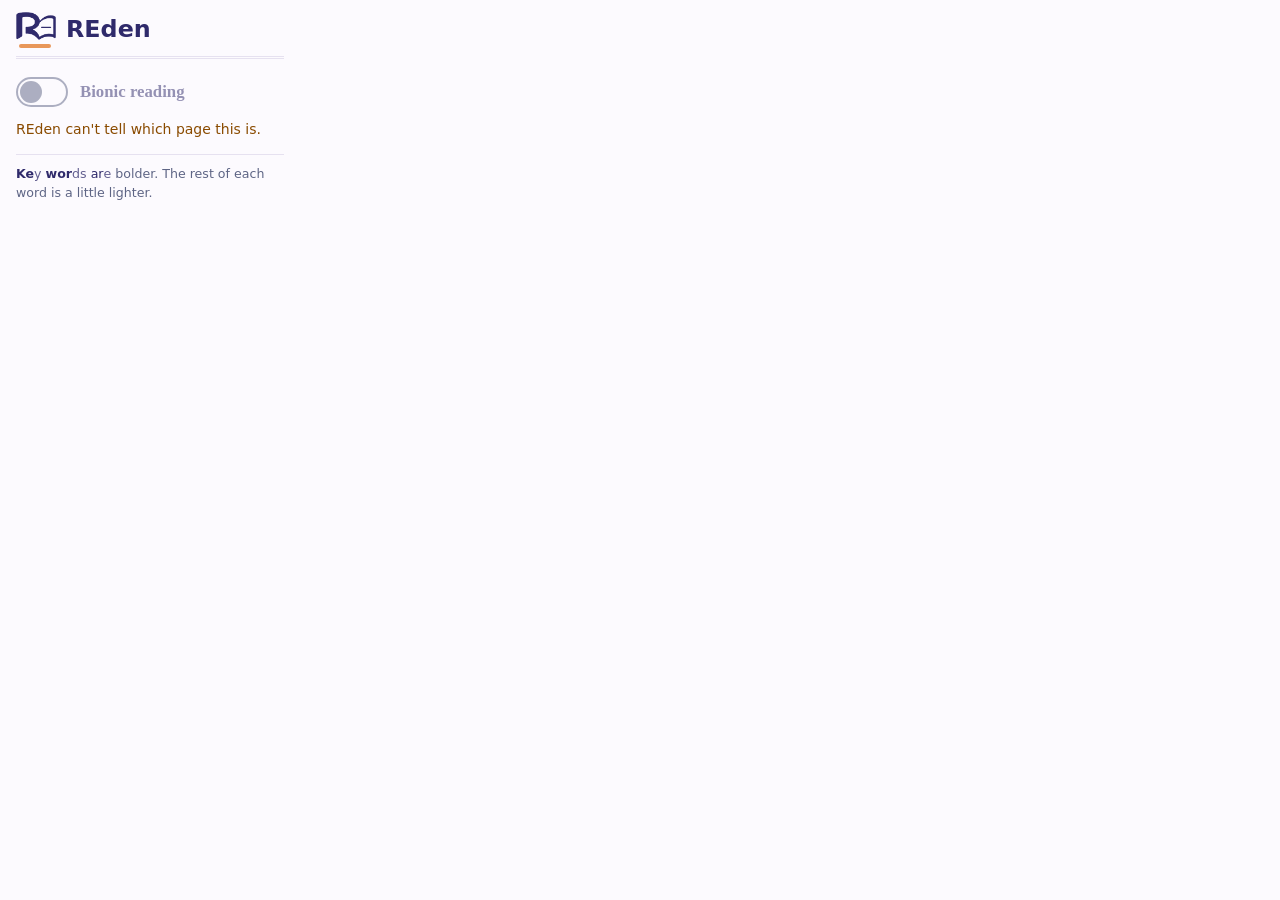
==== commit 7050d4f5: "minimize the front end" ====
--- a/extension/popup/popup.html
+++ b/extension/popup/popup.html
@@ -2,242 +2,28 @@
 <html lang="en">
 <head>
   <meta charset="utf-8">
-  <meta name="viewport" content="width=device-width, initial-scale=1">
   <title>REden</title>
   <link rel="stylesheet" href="popup.css">
 </head>
 <body>
-  <input type="radio" name="tab" id="t-home" class="tab-radio" aria-label="Home" checked>
-  <input type="radio" name="tab" id="t-read" class="tab-radio" aria-label="Read">
-  <input type="radio" name="tab" id="t-words" class="tab-radio" aria-label="Words">
-  <input type="radio" name="tab" id="t-notes" class="tab-radio" aria-label="Notes">
-  <input type="radio" name="tab" id="t-stats" class="tab-radio" aria-label="Stats">
-  <input type="radio" name="tab" id="t-settings" class="tab-radio" aria-label="Settings">
-
   <header class="masthead">
     <span class="mark-wrap" aria-hidden="true"><span class="mark"></span><span class="bar"></span></span>
-    <div>
-      <h1 class="wordmark" aria-label="REden"><b>RE</b>den</h1>
-      <p class="tagline" data-i18n="tagline">Every language deserves a more accessible reading experience.</p>
-    </div>
+    <h1 class="wordmark" aria-label="REden"><b>RE</b>den</h1>
   </header>
 
-  <nav class="tabs" aria-label="Sections">
-    <label class="tab" for="t-home">
-      <svg viewBox="0 0 24 24" aria-hidden="true"><path d="M3 11l9-8 9 8M5 10v10h5v-6h4v6h5V10"/></svg><span data-i18n="tab_home">Home</span>
+  <main>
+    <label class="switch">
+      <input type="checkbox" role="switch" id="bionic">
+      <span class="track" aria-hidden="true"></span>
+      <span class="switch-text">Bionic reading</span>
     </label>
-    <label class="tab" for="t-read">
-      <svg viewBox="0 0 24 24" aria-hidden="true"><path d="M12 6c-2-2-5-2.5-9-2v14c4-.5 7 0 9 2 2-2 5-2.5 9-2V4c-4-.5-7 0-9 2zM12 6v14"/></svg><span data-i18n="tab_read">Read</span>
-    </label>
-    <label class="tab" for="t-words">
-      <svg viewBox="0 0 24 24" aria-hidden="true"><path d="M4 20l4-12 4 12M5.5 16h5M15 9h5M15 13h5M15 17h3"/></svg><span data-i18n="tab_words">Words</span>
-    </label>
-    <label class="tab" for="t-notes">
-      <svg viewBox="0 0 24 24" aria-hidden="true"><path d="M5 3h10l4 4v14H5zM14 3v5h5M8 13h8M8 17h6"/></svg><span data-i18n="tab_notes">Notes</span>
-    </label>
-    <label class="tab" for="t-stats">
-      <svg viewBox="0 0 24 24" aria-hidden="true"><path d="M4 20V10M10 20V4M16 20v-8M22 20H2"/></svg><span data-i18n="tab_stats">Stats</span>
-    </label>
-    <label class="tab" for="t-settings">
-      <svg viewBox="0 0 24 24" aria-hidden="true"><circle cx="12" cy="12" r="3"/><path d="M12 2v3M12 19v3M2 12h3M19 12h3M5 5l2 2M17 17l2 2M19 5l-2 2M7 17l-2 2"/></svg><span data-i18n="tab_settings">Settings</span>
-    </label>
-  </nav>
+    <p id="status" class="status" role="status" aria-live="polite"></p>
 
-  <main class="content">
-    <!-- HOME -->
-    <section id="home" class="panel" data-i18n-aria="tab_home" aria-label="Home">
-      <p id="specimen" class="specimen"></p>
-
-      <label class="switch big">
-        <input type="checkbox" role="switch" id="bio-home" data-bio-switch>
-        <span class="track" aria-hidden="true"></span>
-        <span class="switch-text" data-i18n="bionic">Bionic reading</span>
-      </label>
-      <p class="bio-status" data-bio-status role="status" aria-live="polite"></p>
-
-      <fieldset class="seg">
-        <legend data-i18n="bold_intensity">Bold intensity</legend>
-        <input type="radio" name="preset" id="pr-low" value="25"><label for="pr-low" data-i18n="low">Low</label>
-        <input type="radio" name="preset" id="pr-medium" value="40"><label for="pr-medium" data-i18n="medium">Medium</label>
-        <input type="radio" name="preset" id="pr-high" value="55"><label for="pr-high" data-i18n="high">High</label>
-      </fieldset>
-      <p class="help seg-help" data-i18n="intensity_help">Starting points, not proven best for everyone. Fine-tune on Read.</p>
-
-      <fieldset class="seg">
-        <legend data-i18n="text_style">Page text style</legend>
-        <input type="radio" name="mode" id="md-original" value="original"><label for="md-original" data-i18n="original">Original</label>
-        <input type="radio" name="mode" id="md-rounded" value="rounded"><label for="md-rounded" data-i18n="rounded">Rounded</label>
-        <input type="radio" name="mode" id="md-editorial" value="editorial"><label for="md-editorial" data-i18n="editorial">Editorial</label>
-      </fieldset>
-      <p class="help seg-help" data-i18n="style_help">Original keeps the site's own font. Rounded and Editorial change only the text REden formats.</p>
-
-      <p class="page-ref" id="page-title">Loading…</p>
-
-      <ul class="nav-list">
-        <li><button type="button" class="nav-row" data-goto="read"><b data-i18n="tab_read">Read</b><span data-i18n="nav_read">Set how much of each word is bold</span></button></li>
-        <li><button type="button" class="nav-row" data-goto="words"><b data-i18n="tab_words">Words</b><span data-i18n="nav_words">Save words, look them up, translate</span></button></li>
-        <li><button type="button" class="nav-row" data-goto="notes"><b data-i18n="tab_notes">Notes</b><span data-i18n="nav_notes">Write down what you learn</span></button></li>
-        <li><button type="button" class="nav-row" data-goto="stats"><b data-i18n="tab_stats">Stats</b><span data-i18n="nav_stats">See your saved words and notes</span></button></li>
-      </ul>
-    </section>
-
-    <!-- READ -->
-    <section id="read" class="panel" data-i18n-aria="tab_read" aria-label="Read">
-      <h2 data-i18n="bionic">Bionic reading</h2>
-      <label class="switch">
-        <input type="checkbox" role="switch" id="bio-read" data-bio-switch>
-        <span class="track" aria-hidden="true"></span>
-        <span class="switch-text" data-i18n="bionic">Bionic reading</span>
-      </label>
-      <p class="bio-status" data-bio-status role="status" aria-live="polite"></p>
-
-      <p id="preview" class="preview" data-i18n-aria="preview_aria" aria-label="Live preview of your settings"></p>
-
-      <div class="field">
-        <label for="bio-strength"><span data-i18n="bold_amount">Bold amount</span> <output id="bio-strength-out" for="bio-strength">50%</output></label>
-        <input type="range" id="bio-strength" min="20" max="80" step="5">
-      </div>
-      <div class="field">
-        <label for="bio-size"><span data-i18n="font_size">Font size</span> <output id="bio-size-out" for="bio-size">100%</output></label>
-        <input type="range" id="bio-size" min="100" max="200" step="10">
-      </div>
-      <div class="field">
-        <label for="bio-spacing" data-i18n="line_spacing">Line spacing</label>
-        <select id="bio-spacing">
-          <option value="0" data-i18n="sp_default">Page default</option>
-          <option value="1.5" data-i18n="sp_comfortable">Comfortable</option>
-          <option value="1.8" data-i18n="sp_relaxed">Relaxed</option>
-          <option value="2.1" data-i18n="sp_spacious">Spacious</option>
-        </select>
-      </div>
-
-      <div class="field">
-        <label for="bio-letter" data-i18n="letter_spacing">Letter spacing</label>
-        <select id="bio-letter">
-          <option value="0" data-i18n="sp_default">Page default</option>
-          <option value="0.02" data-i18n="ls_slight">Slightly wider</option>
-          <option value="0.04" data-i18n="ls_wide">Wide</option>
-          <option value="0.08" data-i18n="ls_extra">Extra wide</option>
-        </select>
-      </div>
-      <label class="switch">
-        <input type="checkbox" role="switch" id="bio-contrast">
-        <span class="track" aria-hidden="true"></span>
-        <span class="switch-text" data-i18n="contrast">High contrast text</span>
-      </label>
-      <p class="help" data-i18n="contrast_help">Pushes formatted text toward black or white, whichever is closer to the page's own text color.</p>
-
-      <label class="switch">
-        <input type="checkbox" role="switch" id="bio-auto" aria-describedby="auto-help">
-        <span class="track" aria-hidden="true"></span>
-        <span class="switch-text" data-i18n="auto">Format every website automatically</span>
-      </label>
-      <p id="auto-help" class="help" data-i18n="auto_help">Formats pages as soon as they load.</p>
-      <p id="auto-msg" class="message" role="status" aria-live="polite" hidden></p>
-
-      <h2 class="gap" data-i18n="h_pw">Page words</h2>
-      <p class="help" data-i18n="pw_help">Collect every word on this page.</p>
-      <button type="button" id="pw-go" class="btn" data-i18n="pw_btn">Collect words from this page</button>
-      <p id="pw-status" class="message" role="status" aria-live="polite" hidden></p>
-      <p id="pw-preview" class="translation" dir="auto"></p>
-
-      <h2 class="gap" data-i18n="h_sentence">Sentence analysis</h2>
-      <p class="help" data-i18n="sentence_help">Split the text you selected on the page into sentences. This needs the Python backend.</p>
-      <div class="kv"><span data-i18n="page">Page</span><b id="r-title">…</b></div>
-      <div class="kv"><span data-i18n="site">Site</span><b id="r-host">…</b></div>
-      <button type="button" id="analyze" class="btn" data-i18n="split_btn">Split selection into sentences</button>
-      <p id="r-status" class="message" role="status" aria-live="polite" hidden></p>
-      <ol id="r-sentences" class="sentences"></ol>
-    </section>
-
-    <!-- WORDS -->
-    <section id="words" class="panel" data-i18n-aria="tab_words" aria-label="Words">
-      <h2 data-i18n="tab_words">Words</h2>
-      <form id="word-form" class="inline-form">
-        <label class="sr-only" for="word-input" data-i18n="word_label">Word to save</label>
-        <input id="word-input" type="text" data-i18n-ph="word_ph" placeholder="Type a word to save" autocomplete="off">
-        <button type="submit" class="btn" data-i18n="save">Save</button>
-      </form>
-      <div id="word-info" class="info" hidden role="status" aria-live="polite"></div>
-      <ul id="word-list" class="word-list"></ul>
-      <p id="word-empty" class="message" data-i18n="word_empty">You haven't saved any words yet. Select a saved word to look it up.</p>
-
-      <h2 class="gap" data-i18n="h_translate">Translate</h2>
-      <p class="help" data-i18n="tr_help">Translate English text into your own language. Translation runs on your device in Chrome or Edge 138 and newer, so nothing you read is sent anywhere.</p>
-      <div class="field">
-        <label for="tr-lang" data-i18n="tr_into">Translate into</label>
-        <select id="tr-lang"></select>
-      </div>
-      <div class="example">
-        <p id="tr-ex-en"></p>
-        <p id="tr-ex-to" dir="auto"></p>
-        <p class="help" data-i18n="tr_sample_help">Sample sentence. It shows what a translation looks like before you try your own.</p>
-      </div>
-      <label class="sr-only" for="tr-input" data-i18n="tr_label">English text to translate</label>
-      <textarea id="tr-input" data-i18n-ph="tr_ph" placeholder="Type or paste English text. Leave this empty to translate the text you selected on the page."></textarea>
-      <button type="button" id="tr-go" class="btn" data-i18n="h_translate">Translate</button>
-      <p id="tr-status" class="message" role="status" aria-live="polite" hidden></p>
-      <p id="tr-out" class="translation" dir="auto"></p>
-    </section>
-
-    <!-- NOTES -->
-    <section id="notes" class="panel" data-i18n-aria="tab_notes" aria-label="Notes">
-      <h2 data-i18n="tab_notes">Notes</h2>
-      <label class="sr-only" for="note-text" data-i18n="notes_label">Your notes</label>
-      <textarea id="note-text" data-i18n-ph="notes_ph" placeholder="Start typing. Your notes save as you write."></textarea>
-    </section>
-
-    <!-- STATS -->
-    <section id="stats" class="panel" data-i18n-aria="tab_stats" aria-label="Stats">
-      <h2 data-i18n="tab_stats">Stats</h2>
-      <dl class="ledger">
-        <div class="kv"><dt data-i18n="stat_words">Saved words</dt><dd id="stat-words">0</dd></div>
-        <div class="kv"><dt data-i18n="stat_chars">Note characters</dt><dd id="stat-chars">0</dd></div>
-        <div class="kv"><dt data-i18n="stat_lines">Note lines</dt><dd id="stat-lines">0</dd></div>
-        <div class="kv"><dt data-i18n="stat_longest">Longest saved word</dt><dd id="stat-longest">–</dd></div>
-      </dl>
-    </section>
-
-    <!-- SETTINGS -->
-    <section id="settings" class="panel" data-i18n-aria="tab_settings" aria-label="Settings">
-      <h2 data-i18n="h_popup">Popup</h2>
-      <div class="field">
-        <label for="opt-lang" data-i18n="language">Language</label>
-        <select id="opt-lang"></select>
-      </div>
-      <label class="row"><span data-i18n="dark">Dark mode</span><input type="checkbox" id="opt-dark"></label>
-      <label class="row"><span data-i18n="match">Match colors to the website</span><input type="checkbox" id="opt-tint"></label>
-      <div class="field">
-        <label for="opt-size"><span data-i18n="text_size">Text size</span> <output id="opt-size-out" for="opt-size">14 px</output></label>
-        <input type="range" id="opt-size" min="12" max="22" step="1">
-      </div>
-
-      <h2 class="gap" data-i18n="h_page">Current web page</h2>
-      <label class="row"><span data-i18n="dark_page">Dark page</span><input type="checkbox" id="pg-dark"></label>
-      <p id="pg-msg" class="message" role="status" aria-live="polite" hidden></p>
-
-      <h2 class="gap" data-i18n="h_backend">Backend</h2>
-      <form id="be-form" class="inline-form">
-        <label class="sr-only" for="be-url" data-i18n="be_label">Backend address</label>
-        <input id="be-url" type="text" autocomplete="off" spellcheck="false">
-        <button type="submit" class="btn" data-i18n="test">Test</button>
-      </form>
-      <p id="be-msg" class="message" role="status" aria-live="polite" hidden></p>
-
-      <h2 class="gap" data-i18n="h_data">Saved data</h2>
-      <button type="button" id="clear-data" class="btn danger" data-i18n="clear_btn">Clear words and notes</button>
-      <p id="clear-msg" class="message" role="status" aria-live="polite" hidden>Words and notes cleared.</p>
-    </section>
+    <p class="legend"><b class="k2">Ke</b><span class="f">y</span> <b class="k1">wor</b><span class="f">ds</span> <b class="k0">ar</b><span class="f">e</span> bolder. The rest of each word is a little lighter.</p>
+    <p id="page" class="page"></p>
   </main>
 
-  <div id="welcome" class="welcome" role="dialog" aria-modal="true" aria-labelledby="welcome-title" hidden>
-    <h2 id="welcome-title"></h2>
-    <p id="welcome-sub" class="help"></p>
-    <div id="welcome-list" class="lang-grid"></div>
-  </div>
-
   <script src="../shared/core.js"></script>
-  <script src="i18n.js"></script>
   <script src="popup.js"></script>
 </body>
 </html>
--- a/extension/popup/popup.css
+++ b/extension/popup/popup.css
@@ -1,335 +1,54 @@
-/* REden popup: modern reading utility with editorial character.
-   Ivory paper, indigo ink, lavender for selection, one small orange accent (from the logo).
-   Serif (Fraunces/Newsreader if installed) for headings and reading text, rounded sans for controls.
-   Flat, ruled, no cards or gradients. This styles the popup only, never websites. */
-
+/* REden popup. Styles the popup only, never websites. */
 :root {
   --paper: #FCFAFE;
-  --field: #FFFFFF;
   --ink: #2F2A6B;
-  --brand: #2F2A6B; /* logo and wordmark keep the REden indigo even when the popup takes the site's color */
   --muted: #5E6585;
   --rule: #E6E1F0;
   --blue: #3B3294;
-  --on-blue: #FFFFFF;
-  --lav: #EFEAF8;
   --orange: #E8975A;
   --ok: #1B7F4B;
   --warn: #8A4B00;
-  --danger: #B3261E;
-  --font-size: 14px;
-  --serif: Fraunces, Newsreader, "Iowan Old Style", Charter, "Palatino Linotype", Georgia, serif;
-  --sans: "Nunito Sans", Nunito, ui-rounded, system-ui, -apple-system, "Segoe UI", Roboto, sans-serif;
+  --serif: Fraunces, Newsreader, Charter, Georgia, serif;
+  --sans: "Nunito Sans", ui-rounded, system-ui, "Segoe UI", sans-serif;
 }
-
-body.dark {
-  --brand: #ECE9FA;
-  --paper: #1E1B3A;
-  --field: #15132B;
-  --ink: #ECE9FA;
-  --muted: #A9A9CC;
-  --rule: #3A3763;
-  --blue: #A99CFF;
-  --on-blue: #17143A;
-  --lav: #34305F;
-  --orange: #F0A872;
-  --ok: #6FD3A0;
-  --warn: #F0B866;
-  --danger: #FF9C94;
+@media (prefers-color-scheme: dark) {
+  :root {
+    --paper: #1E1B3A; --ink: #ECE9FA; --muted: #A9A9CC; --rule: #3A3763;
+    --blue: #A99CFF; --orange: #F0A872; --ok: #6FD3A0; --warn: #F0B866;
+  }
 }
 
 * { box-sizing: border-box; }
-html, body { margin: 0; width: 380px; height: 540px; overflow: hidden; }
+body { margin: 0; width: 300px; background: var(--paper); color: var(--ink); font: 14px/1.5 var(--sans); }
+main { padding: 14px 16px 16px; }
 
-body {
-  display: flex;
-  flex-direction: column;
-  background: var(--paper);
-  color: var(--ink);
-  font: var(--font-size) / 1.5 var(--sans);
-}
+.masthead { display: flex; align-items: center; gap: 10px; margin: 0 16px; padding: 12px 0 8px; border-bottom: 3px double var(--rule); }
+.mark-wrap { display: flex; flex-direction: column; gap: 4px; }
+.mark { display: block; width: 40px; height: 28px; background: var(--ink);
+  -webkit-mask: url("../icons/mark.png") center / contain no-repeat; mask: url("../icons/mark.png") center / contain no-repeat; }
+.bar { display: block; width: 32px; height: 4px; margin-left: 3px; border-radius: 2px; background: var(--orange); }
+.wordmark { margin: 0; font: 800 1.7em/1 var(--sans); }
 
-/* ---------- masthead + tabs ---------- */
-.masthead {
-  display: flex;
-  align-items: center;
-  gap: 12px;
-  margin: 0 16px;
-  padding: 12px 0 8px;
-  border-bottom: 3px double color-mix(in srgb, var(--brand) 35%, var(--paper));
-}
-/* The R-and-open-book mark is traced from the REden logo (icons/mark.png) and tinted with the theme ink. */
-.mark {
-  position: relative;
-  flex: none;
-  width: 47px;
-  height: 33px;
-  display: block;
-  background: var(--brand);
-  -webkit-mask: url("../icons/mark.png") center / contain no-repeat;
-  mask: url("../icons/mark.png") center / contain no-repeat;
-}
-.mark-wrap { flex: none; display: flex; flex-direction: column; gap: 4px; }
-.bar { display: block; width: 38px; height: 4px; margin-left: 3px; border-radius: 2px; background: var(--orange); }
-.wordmark { margin: 0; font: 800 1.9em/1 var(--sans); letter-spacing: 0.01em; color: var(--brand); }
-.wordmark b { font-weight: 800; }
-.tagline { margin: 3px 0 0; color: color-mix(in srgb, var(--brand) 75%, var(--paper)); font: italic 400 0.78em/1.2 var(--serif); }
+.switch { position: relative; display: flex; align-items: center; gap: 12px; padding: 4px 0; cursor: pointer; }
+.switch input { position: absolute; inset: 0; width: 100%; height: 100%; margin: 0; opacity: 0; cursor: pointer; }
+.track { flex: none; position: relative; width: 52px; height: 30px; border: 2px solid var(--muted); border-radius: 999px; transition: background .12s; }
+.track::after { content: ""; position: absolute; top: 2px; left: 2px; width: 22px; height: 22px; border-radius: 50%; background: var(--muted); transition: transform .12s; }
+.switch input:checked + .track { background: var(--blue); border-color: var(--blue); }
+.switch input:checked + .track::after { background: var(--orange); transform: translateX(22px); }
+.switch input:focus-visible + .track { outline: 3px solid var(--blue); outline-offset: 3px; }
+.switch input:disabled ~ * { opacity: .5; cursor: not-allowed; }
+.switch-text { font: 700 1.2em var(--serif); }
 
-.tab-radio { position: absolute; opacity: 0; pointer-events: none; }
+.status { min-height: 1.5em; margin: 8px 0 0; color: var(--muted); }
+.status.ok { color: var(--ok); }
+.status.warn { color: var(--warn); }
+.status code { font-size: .9em; }
 
-.tabs { display: flex; margin: 6px 8px 0; padding: 0; border-bottom: 1px solid var(--rule); }
-.tab {
-  flex: 1;
-  display: flex;
-  flex-direction: column;
-  align-items: center;
-  gap: 2px;
-  padding: 8px 0 7px;
-  border-bottom: 3px solid transparent;
-  border-radius: 6px 6px 0 0;
-  color: var(--muted);
-  font-size: min(0.75em, 13px);
-  cursor: pointer;
-}
-.tab svg { width: 20px; height: 20px; fill: none; stroke: currentColor; stroke-width: 1.8; stroke-linecap: round; stroke-linejoin: round; }
-.tab:hover { color: var(--ink); }
+.legend { margin: 14px 0 0; padding-top: 10px; border-top: 1px solid var(--rule); color: var(--muted); font-size: .9em; }
+.legend .k2 { font-weight: 800; color: var(--ink); }
+.legend .k1 { font-weight: 650; color: var(--ink); }
+.legend .k0 { font-weight: 500; color: var(--ink); }
+.legend .f { color: var(--ink); opacity: .75; }
+.page { margin: 6px 0 0; color: var(--muted); font-size: .85em; overflow: hidden; text-overflow: ellipsis; white-space: nowrap; }
 
-.content { flex: 1; overflow-y: auto; padding: 16px; }
-.panel { display: none; }
-
-/* ---------- type ---------- */
-h2 { margin: 0 0 8px; font: 700 1.15em/1.25 var(--serif); }
-h2.gap, .gap { margin-top: 24px; }
-p { margin: 0 0 10px; }
-.help { color: var(--muted); font-size: 0.9em; }
-.message { color: var(--muted); font-size: 0.9em; }
-
-/* ---------- home ---------- */
-.specimen {
-  margin: 4px 0 18px;
-  font: 400 1.5em/1.4 var(--serif);
-  overflow-wrap: anywhere;
-}
-.specimen b, .preview b { font-weight: 800; }
-.page-ref {
-  margin: 14px 0 6px;
-  padding-top: 12px;
-  border-top: 1px solid var(--rule);
-  color: var(--muted);
-  font-size: 0.9em;
-  overflow: hidden;
-  text-overflow: ellipsis;
-  white-space: nowrap;
-}
-
-.nav-list { list-style: none; margin: 0; padding: 0; }
-.nav-list li { border-top: 1px solid var(--rule); }
-.nav-list li:last-child { border-bottom: 1px solid var(--rule); }
-.nav-row {
-  display: flex;
-  align-items: baseline;
-  gap: 12px;
-  width: 100%;
-  padding: 10px 2px;
-  border: 0;
-  background: none;
-  color: inherit;
-  font: inherit;
-  text-align: left;
-  cursor: pointer;
-}
-.nav-row b { flex: none; width: 56px; font: 700 1em var(--serif); }
-.nav-row span { color: var(--muted); font-size: 0.9em; }
-.nav-row:hover b { text-decoration: underline; text-decoration-color: var(--orange); text-decoration-thickness: 3px; text-underline-offset: 3px; }
-
-/* ---------- switch ---------- */
-.switch { position: relative; display: flex; align-items: center; gap: 12px; padding: 6px 0; cursor: pointer; }
-.switch input { position: absolute; inset: 0; width: 100%; height: 100%; margin: 0; opacity: 0; cursor: pointer; }
-.switch .track {
-  flex: none;
-  position: relative;
-  width: 44px;
-  height: 24px;
-  border: 2px solid var(--muted);
-  border-radius: 999px;
-  transition: background 0.12s, border-color 0.12s;
-}
-.switch .track::after {
-  content: "";
-  position: absolute;
-  top: 2px;
-  left: 2px;
-  width: 16px;
-  height: 16px;
-  border-radius: 50%;
-  background: var(--muted);
-  transition: transform 0.12s, background 0.12s;
-}
-.switch input:checked + .track { background: var(--blue); border-color: var(--blue); }
-.switch input:checked + .track::after { background: var(--on-blue); transform: translateX(20px); }
-.switch input:focus-visible + .track { outline: 3px solid var(--blue); outline-offset: 3px; }
-.switch.big input:checked + .track::after { background: var(--orange); }
-.switch-text { font-weight: 600; }
-.switch.big .switch-text { font: 700 1.2em var(--serif); }
-.switch.big .track { width: 54px; height: 30px; }
-.switch.big .track::after { width: 22px; height: 22px; }
-.switch.big input:checked + .track::after { transform: translateX(24px); }
-
-.bio-status { margin: 2px 0 0; min-height: 1.5em; color: var(--muted); font-size: 0.9em; }
-.bio-status.ok { color: var(--ok); }
-.bio-status.warn { color: var(--warn); }
-
-/* ---------- segmented choices (radios) ---------- */
-.seg { display: flex; margin: 16px 0 0; padding: 0; border: 1px solid var(--rule); border-radius: 8px; overflow: hidden; }
-.seg legend { float: left; width: 100%; margin: 0 0 6px; padding: 0; font-weight: 700; }
-.seg { position: relative; flex-wrap: wrap; border: 0; overflow: visible; }
-.seg input { position: absolute; opacity: 0; pointer-events: none; }
-.seg label {
-  flex: 1;
-  padding: 8px 4px;
-  border: 1px solid var(--rule);
-  margin-inline-start: -1px;
-  background: var(--field);
-  text-align: center;
-  font-weight: 600;
-  cursor: pointer;
-}
-.seg label:nth-of-type(1) { margin-inline-start: 0; border-start-start-radius: 8px; border-end-start-radius: 8px; }
-.seg label:last-of-type { border-start-end-radius: 8px; border-end-end-radius: 8px; }
-.seg label:hover { color: var(--blue); }
-.seg input:checked + label { background: var(--lav); border-color: var(--blue); color: var(--ink); position: relative; box-shadow: inset 0 -3px 0 var(--orange); }
-.seg input:focus-visible + label { outline: 3px solid var(--blue); outline-offset: 2px; position: relative; }
-.seg-help { margin: 6px 0 0; }
-
-/* ---------- read controls ---------- */
-.preview {
-  margin: 14px 0 12px;
-  padding: 12px 0;
-  border-top: 1px solid var(--rule);
-  border-bottom: 1px solid var(--rule);
-  font: 400 1em/1.4 var(--serif);
-  overflow-wrap: anywhere;
-}
-.field { display: flex; flex-direction: column; gap: 4px; margin: 12px 0; }
-.field label { display: flex; justify-content: space-between; font-weight: 600; }
-.field output { color: var(--blue); font-weight: 700; }
-input[type="range"] { width: 100%; accent-color: var(--blue); }
-select, input[type="text"], textarea {
-  padding: 8px 10px;
-  border: 1px solid var(--muted);
-  border-radius: 4px;
-  background: var(--field);
-  color: var(--ink);
-  font: inherit;
-}
-input[type="text"] { flex: 1; min-width: 0; }
-
-/* ---------- rows, ledger, info ---------- */
-.kv { display: flex; justify-content: space-between; gap: 12px; padding: 7px 0; border-bottom: 1px solid var(--rule); }
-.kv span, .kv dt { color: var(--muted); }
-.kv b, .kv dd { margin: 0; text-align: right; font-weight: 700; overflow-wrap: anywhere; }
-.ledger { margin: 0; }
-.ledger .kv { align-items: baseline; padding: 11px 0; }
-.ledger dd { font: 700 1.3em var(--serif); }
-.info { margin: 12px 0; padding: 4px 0; border-top: 2px solid var(--orange); }
-
-.row { display: flex; align-items: center; justify-content: space-between; padding: 10px 0; border-bottom: 1px solid var(--rule); cursor: pointer; }
-input[type="checkbox"]:not([role="switch"]) { width: 20px; height: 20px; accent-color: var(--blue); }
-
-/* ---------- buttons ---------- */
-.btn {
-  margin: 12px 0 4px;
-  padding: 9px 16px;
-  border: 2px solid var(--blue);
-  border-radius: 4px;
-  background: var(--blue);
-  color: var(--on-blue);
-  font: 700 1em var(--sans);
-  cursor: pointer;
-}
-.btn:hover { filter: brightness(1.08); }
-.btn.danger { background: transparent; border-color: var(--danger); color: var(--danger); }
-.inline-form { display: flex; gap: 8px; align-items: center; }
-.inline-form .btn { margin: 0; }
-
-/* ---------- words, sentences, notes ---------- */
-.word-list { list-style: none; margin: 12px 0 0; padding: 0; }
-.word-list li { display: flex; align-items: center; justify-content: space-between; gap: 8px; border-bottom: 1px solid var(--rule); }
-.word-btn {
-  flex: 1;
-  padding: 9px 0;
-  border: 0;
-  background: none;
-  color: var(--ink);
-  font: 400 1.1em var(--serif);
-  text-align: left;
-  cursor: pointer;
-}
-.word-btn:hover { text-decoration: underline; text-decoration-color: var(--orange); text-decoration-thickness: 3px; text-underline-offset: 3px; }
-.remove-btn { padding: 6px 4px; border: 0; background: none; color: var(--muted); font: inherit; font-size: 0.85em; text-decoration: underline; cursor: pointer; }
-.remove-btn:hover { color: var(--danger); }
-
-.sentences { margin: 12px 0 0; padding-left: 22px; font-family: var(--serif); }
-.sentences li { margin-bottom: 10px; padding-left: 6px; }
-.sentences li::marker { color: var(--muted); font-family: var(--sans); font-size: 0.85em; }
-
-textarea { width: 100%; height: 340px; resize: none; font-family: var(--serif); font-size: 1.05em; line-height: 1.5; }
-
-/* ---------- translate ---------- */
-#tr-input { height: 90px; }
-.example { margin: 12px 0; padding: 8px 0; border-top: 2px solid var(--orange); font-family: var(--serif); }
-.example p { margin: 0 0 6px; }
-.example .help { font-family: var(--sans); }
-.translation { margin: 12px 0 0; padding: 10px 0; border-top: 1px solid var(--rule); border-bottom: 1px solid var(--rule); font: 400 1.1em/1.5 var(--serif); overflow-wrap: anywhere; }
-.translation:empty { display: none; }
-.translation b { font-weight: 800; }
-
-/* ---------- first-run language question ---------- */
-.welcome { position: fixed; inset: 0; z-index: 10; padding: 28px 24px; overflow-y: auto; background: var(--paper); }
-.welcome[hidden] { display: none; }
-.welcome h2 { font-size: 1.5em; margin-bottom: 6px; }
-.lang-grid { display: grid; grid-template-columns: 1fr 1fr; gap: 10px; margin-top: 18px; }
-.lang-btn { padding: 14px 8px; border: 1px solid var(--rule); border-radius: 8px; background: var(--field); color: var(--ink); font: 700 1.1em var(--sans); cursor: pointer; }
-.lang-btn:hover, .lang-btn.guess { border-color: var(--blue); background: var(--lav); }
-
-/* ---------- accessibility ---------- */
-:focus-visible { outline: 3px solid var(--blue); outline-offset: 2px; }
-.sr-only { position: absolute; width: 1px; height: 1px; overflow: hidden; clip: rect(0 0 0 0); white-space: nowrap; }
-
-@media (prefers-reduced-motion: reduce) {
-  * { transition: none !important; animation: none !important; }
-}
-
-/* ---------- section switching (radio + :checked, works without JS) ---------- */
-#t-home:checked ~ .content #home,
-#t-read:checked ~ .content #read,
-#t-words:checked ~ .content #words,
-#t-notes:checked ~ .content #notes,
-#t-stats:checked ~ .content #stats,
-#t-settings:checked ~ .content #settings { display: block; }
-
-#t-home:checked ~ .tabs label[for="t-home"],
-#t-read:checked ~ .tabs label[for="t-read"],
-#t-words:checked ~ .tabs label[for="t-words"],
-#t-notes:checked ~ .tabs label[for="t-notes"],
-#t-stats:checked ~ .tabs label[for="t-stats"],
-#t-settings:checked ~ .tabs label[for="t-settings"] {
-  color: var(--ink);
-  font-weight: 700;
-  background: var(--lav);
-  border-bottom-color: var(--orange);
-}
-
-#t-home:focus-visible ~ .tabs label[for="t-home"],
-#t-read:focus-visible ~ .tabs label[for="t-read"],
-#t-words:focus-visible ~ .tabs label[for="t-words"],
-#t-notes:focus-visible ~ .tabs label[for="t-notes"],
-#t-stats:focus-visible ~ .tabs label[for="t-stats"],
-#t-settings:focus-visible ~ .tabs label[for="t-settings"] { outline: 3px solid var(--blue); outline-offset: -3px; }
-
-/* The Settings checkboxes drive the popup theme even if scripts fail. */
-body:has(#opt-dark:checked) {
-  --paper: #1E1B3A; --field: #15132B; --ink: #ECE9FA; --muted: #A9A9CC; --rule: #3A3763;
-  --brand: #ECE9FA; --blue: #A99CFF; --on-blue: #17143A; --lav: #34305F; --orange: #F0A872;
-  --ok: #6FD3A0; --warn: #F0B866; --danger: #FF9C94;
-}
+@media (prefers-reduced-motion: reduce) { * { transition: none !important; } }
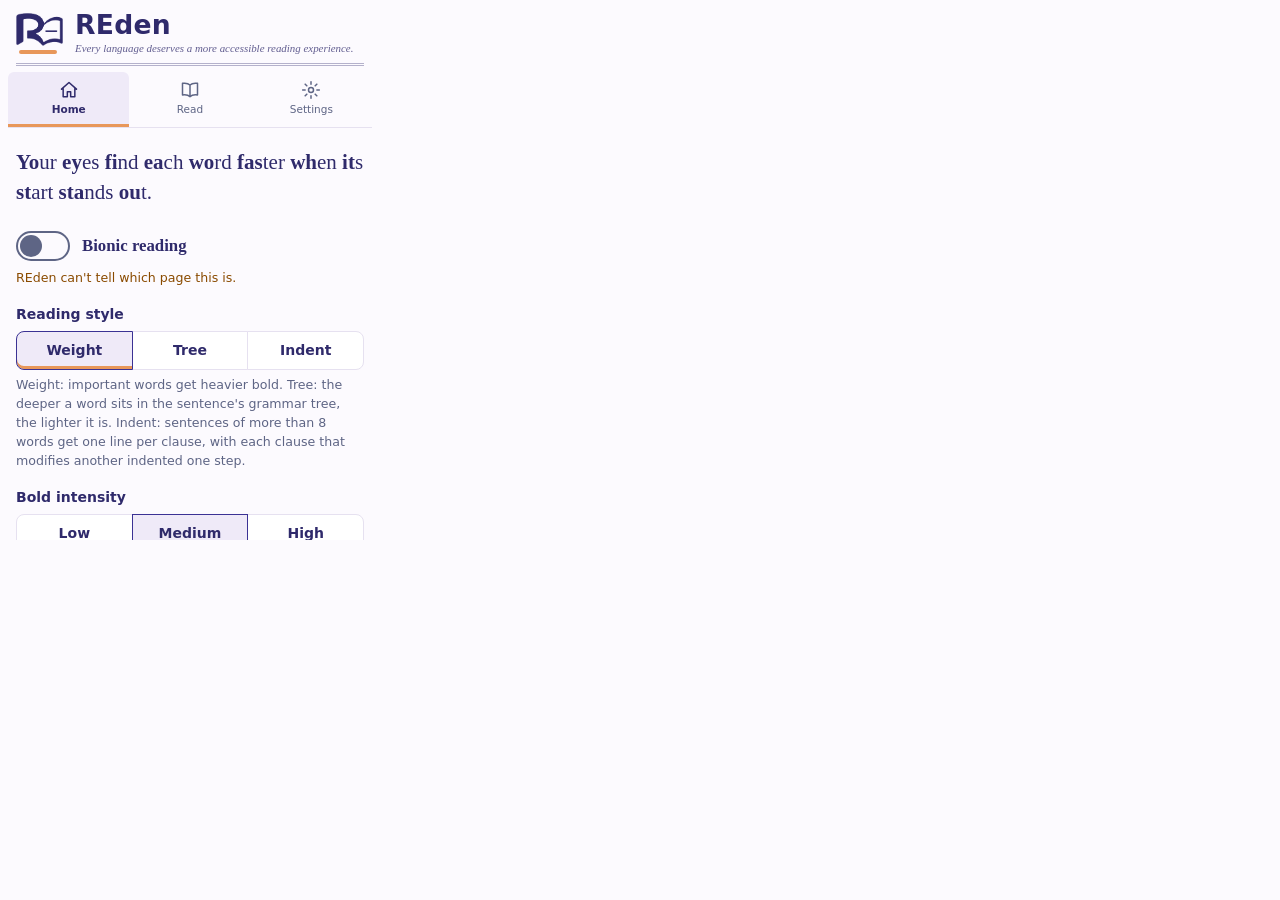
==== commit f0789dfb: "PUSH" ====
--- a/extension/popup/popup.html
+++ b/extension/popup/popup.html
@@ -2,28 +2,198 @@
 <html lang="en">
 <head>
   <meta charset="utf-8">
+  <meta name="viewport" content="width=device-width, initial-scale=1">
   <title>REden</title>
   <link rel="stylesheet" href="popup.css">
 </head>
 <body>
+  <input type="radio" name="tab" id="t-home" class="tab-radio" aria-label="Home" checked>
+  <input type="radio" name="tab" id="t-read" class="tab-radio" aria-label="Read">
+  <input type="radio" name="tab" id="t-settings" class="tab-radio" aria-label="Settings">
+
   <header class="masthead">
     <span class="mark-wrap" aria-hidden="true"><span class="mark"></span><span class="bar"></span></span>
-    <h1 class="wordmark" aria-label="REden"><b>RE</b>den</h1>
+    <div>
+      <h1 class="wordmark" aria-label="REden"><b>RE</b>den</h1>
+      <p class="tagline">Every language deserves a more accessible reading experience.</p>
+    </div>
   </header>
 
-  <main>
-    <label class="switch">
-      <input type="checkbox" role="switch" id="bionic">
-      <span class="track" aria-hidden="true"></span>
-      <span class="switch-text">Bionic reading</span>
+  <nav class="tabs" aria-label="Sections">
+    <label class="tab" for="t-home">
+      <svg viewBox="0 0 24 24" aria-hidden="true"><path d="M3 11l9-8 9 8M5 10v10h5v-6h4v6h5V10"/></svg><span>Home</span>
     </label>
-    <p id="status" class="status" role="status" aria-live="polite"></p>
+    <label class="tab" for="t-read">
+      <svg viewBox="0 0 24 24" aria-hidden="true"><path d="M12 6c-2-2-5-2.5-9-2v14c4-.5 7 0 9 2 2-2 5-2.5 9-2V4c-4-.5-7 0-9 2zM12 6v14"/></svg><span>Read</span>
+    </label>
+    <label class="tab" for="t-settings">
+      <svg viewBox="0 0 24 24" aria-hidden="true"><circle cx="12" cy="12" r="3"/><path d="M12 2v3M12 19v3M2 12h3M19 12h3M5 5l2 2M17 17l2 2M19 5l-2 2M7 17l-2 2"/></svg><span>Settings</span>
+    </label>
+  </nav>
 
-    <p class="legend"><b class="k2">Ke</b><span class="f">y</span> <b class="k1">wor</b><span class="f">ds</span> <b class="k0">ar</b><span class="f">e</span> bolder. The rest of each word is a little lighter.</p>
-    <p id="page" class="page"></p>
+  <main class="content">
+    <!-- HOME -->
+    <section id="home" class="panel" aria-label="Home">
+      <p id="specimen" class="specimen"></p>
+
+      <label class="switch big">
+        <input type="checkbox" role="switch" id="bio-home" data-bio-switch>
+        <span class="track" aria-hidden="true"></span>
+        <span class="switch-text">Bionic reading</span>
+      </label>
+      <p class="bio-status" data-bio-status role="status" aria-live="polite"></p>
+
+      <fieldset class="seg">
+        <legend>Reading style</legend>
+        <input type="radio" name="style" id="st-weight" value="weight"><label for="st-weight">Weight</label>
+        <input type="radio" name="style" id="st-tree" value="tree"><label for="st-tree">Tree</label>
+        <input type="radio" name="style" id="st-layout" value="layout"><label for="st-layout">Indent</label>
+      </fieldset>
+      <p class="help seg-help">Weight: important words get heavier bold. Tree: the deeper a word sits in the sentence's grammar tree, the lighter it is. Indent: sentences of more than 8 words get one line per clause, with each clause that modifies another indented one step.</p>
+
+      <fieldset class="seg">
+        <legend>Bold intensity</legend>
+        <input type="radio" name="preset" id="pr-low" value="25"><label for="pr-low">Low</label>
+        <input type="radio" name="preset" id="pr-medium" value="40"><label for="pr-medium">Medium</label>
+        <input type="radio" name="preset" id="pr-high" value="55"><label for="pr-high">High</label>
+      </fieldset>
+      <p class="help seg-help">Starting points, not proven best for everyone. Fine-tune on Read.</p>
+
+      <fieldset class="seg">
+        <legend>Page text style</legend>
+        <input type="radio" name="mode" id="md-original" value="original"><label for="md-original">Original</label>
+        <input type="radio" name="mode" id="md-rounded" value="rounded"><label for="md-rounded">Rounded</label>
+        <input type="radio" name="mode" id="md-editorial" value="editorial"><label for="md-editorial">Editorial</label>
+      </fieldset>
+      <p class="help seg-help">Original keeps the site's own font. Rounded and Editorial change only the text REden formats.</p>
+
+      <p class="page-ref" id="page-title">Loading…</p>
+
+      <ul class="nav-list">
+        <li><button type="button" class="nav-row" data-goto="read"><b>Read</b><span>Set how much of each word is bold</span></button></li>
+      </ul>
+    </section>
+
+    <!-- READ -->
+    <section id="read" class="panel" aria-label="Read">
+      <h2>Bionic reading</h2>
+      <label class="switch">
+        <input type="checkbox" role="switch" id="bio-read" data-bio-switch>
+        <span class="track" aria-hidden="true"></span>
+        <span class="switch-text">Bionic reading</span>
+      </label>
+      <p class="bio-status" data-bio-status role="status" aria-live="polite"></p>
+
+      <p id="preview" class="preview" aria-label="Live preview of your settings"></p>
+
+      <div class="field">
+        <label for="bio-strength"><span>Bold amount</span> <output id="bio-strength-out" for="bio-strength">50%</output></label>
+        <input type="range" id="bio-strength" min="20" max="80" step="5">
+      </div>
+      <div class="field">
+        <label for="bio-dim"><span>Faintest words (Sentence tree)</span> <output id="bio-dim-out" for="bio-dim">60%</output></label>
+        <input type="range" id="bio-dim" min="50" max="90" step="5" aria-describedby="dim-help">
+        <p id="dim-help" class="help">min_dim_thres: deep words never get lighter than this. REden also keeps every faded word at a contrast of at least 4.5:1 with the page background (WCAG AA), so on pale or grey text it stays darker.</p>
+      </div>
+      <div class="field">
+        <label for="bio-size"><span>Font size</span> <output id="bio-size-out" for="bio-size">100%</output></label>
+        <input type="range" id="bio-size" min="100" max="200" step="10">
+      </div>
+      <div class="field">
+        <label for="bio-spacing">Line spacing</label>
+        <select id="bio-spacing">
+          <option value="0">Page default</option>
+          <option value="1.5">Comfortable</option>
+          <option value="1.8">Relaxed</option>
+          <option value="2.1">Spacious</option>
+        </select>
+      </div>
+
+      <div class="field">
+        <label for="bio-letter">Letter spacing</label>
+        <select id="bio-letter">
+          <option value="0">Page default</option>
+          <option value="0.02">Slightly wider</option>
+          <option value="0.04">Wide</option>
+          <option value="0.08">Extra wide</option>
+        </select>
+      </div>
+      <label class="switch">
+        <input type="checkbox" role="switch" id="bio-contrast">
+        <span class="track" aria-hidden="true"></span>
+        <span class="switch-text">High contrast text</span>
+      </label>
+      <p class="help">Pushes formatted text toward black or white, whichever is closer to the page's own text color.</p>
+
+      <label class="switch">
+        <input type="checkbox" role="switch" id="bio-auto" aria-describedby="auto-help">
+        <span class="track" aria-hidden="true"></span>
+        <span class="switch-text">Format every website automatically</span>
+      </label>
+      <p id="auto-help" class="help">Formats pages as soon as they load.</p>
+      <p id="auto-msg" class="message" role="status" aria-live="polite" hidden></p>
+
+      <h2 class="gap">Vocabulary</h2>
+      <p class="help">Ten quick questions estimate how many English words you know. Words rarer than your level can then get a translation in brackets after them.</p>
+      <p id="vocab-status" class="message" role="status" aria-live="polite"></p>
+      <div id="vocab-quiz" class="vocab-quiz" hidden>
+        <p id="vocab-progress" class="help"></p>
+        <p class="vocab-q">Do you know this word?</p>
+        <p id="vocab-word" class="vocab-word" lang="en"></p>
+        <div class="vocab-actions">
+          <button type="button" id="vocab-yes" class="btn">I know it</button>
+          <button type="button" id="vocab-no" class="btn secondary">I don't</button>
+        </div>
+      </div>
+      <button type="button" id="vocab-start" class="btn">Test my vocabulary</button>
+      <label class="switch">
+        <input type="checkbox" role="switch" id="vocab-on" aria-describedby="vocab-on-help">
+        <span class="track" aria-hidden="true"></span>
+        <span class="switch-text">Translate words I may not know</span>
+      </label>
+      <p id="vocab-on-help" class="help">Works while Bionic reading is on. Translation isn't connected yet, so no brackets appear for now.</p>
+
+      <h2 class="gap">Page words</h2>
+      <p class="help">Collect every word on this page.</p>
+      <button type="button" id="pw-go" class="btn">Collect words from this page</button>
+      <p id="pw-status" class="message" role="status" aria-live="polite" hidden></p>
+      <p id="pw-preview" class="translation" dir="auto"></p>
+
+      <h2 class="gap">Sentence analysis</h2>
+      <p class="help">Split the text you selected on the page into sentences. This needs the Python backend.</p>
+      <div class="kv"><span>Page</span><b id="r-title">…</b></div>
+      <div class="kv"><span>Site</span><b id="r-host">…</b></div>
+      <button type="button" id="analyze" class="btn">Split selection into sentences</button>
+      <p id="r-status" class="message" role="status" aria-live="polite" hidden></p>
+      <ol id="r-sentences" class="sentences"></ol>
+    </section>
+
+    <!-- SETTINGS -->
+    <section id="settings" class="panel" aria-label="Settings">
+      <h2>Popup</h2>
+      <label class="row"><span>Dark mode</span><input type="checkbox" id="opt-dark"></label>
+      <label class="row"><span>Match colors to the website</span><input type="checkbox" id="opt-tint"></label>
+      <div class="field">
+        <label for="opt-size"><span>Text size</span> <output id="opt-size-out" for="opt-size">14 px</output></label>
+        <input type="range" id="opt-size" min="12" max="22" step="1">
+      </div>
+
+      <h2 class="gap">Current web page</h2>
+      <label class="row"><span>Dark page</span><input type="checkbox" id="pg-dark"></label>
+      <p id="pg-msg" class="message" role="status" aria-live="polite" hidden></p>
+
+      <h2 class="gap">Backend</h2>
+      <form id="be-form" class="inline-form">
+        <label class="sr-only" for="be-url">Backend address</label>
+        <input id="be-url" type="text" autocomplete="off" spellcheck="false">
+        <button type="submit" class="btn">Test</button>
+      </form>
+      <p id="be-msg" class="message" role="status" aria-live="polite" hidden></p>
+    </section>
   </main>
 
   <script src="../shared/core.js"></script>
+  <script src="strings.js"></script>
   <script src="popup.js"></script>
 </body>
 </html>
--- a/extension/popup/popup.css
+++ b/extension/popup/popup.css
@@ -1,54 +1,324 @@
-/* REden popup. Styles the popup only, never websites. */
+/* REden popup: modern reading utility with editorial character.
+   Ivory paper, indigo ink, lavender for selection, one small orange accent (from the logo).
+   Serif (Fraunces/Newsreader if installed) for headings and reading text, rounded sans for controls.
+   Flat, ruled, no cards or gradients. This styles the popup only, never websites. */
+
 :root {
   --paper: #FCFAFE;
+  --field: #FFFFFF;
   --ink: #2F2A6B;
+  --brand: #2F2A6B; /* logo and wordmark keep the REden indigo even when the popup takes the site's color */
   --muted: #5E6585;
   --rule: #E6E1F0;
   --blue: #3B3294;
+  --on-blue: #FFFFFF;
+  --lav: #EFEAF8;
   --orange: #E8975A;
   --ok: #1B7F4B;
   --warn: #8A4B00;
-  --serif: Fraunces, Newsreader, Charter, Georgia, serif;
-  --sans: "Nunito Sans", ui-rounded, system-ui, "Segoe UI", sans-serif;
-}
-@media (prefers-color-scheme: dark) {
-  :root {
-    --paper: #1E1B3A; --ink: #ECE9FA; --muted: #A9A9CC; --rule: #3A3763;
-    --blue: #A99CFF; --orange: #F0A872; --ok: #6FD3A0; --warn: #F0B866;
-  }
+  --danger: #B3261E;
+  --font-size: 14px;
+  --serif: Fraunces, Newsreader, "Iowan Old Style", Charter, "Palatino Linotype", Georgia, serif;
+  --sans: "Nunito Sans", Nunito, ui-rounded, system-ui, -apple-system, "Segoe UI", Roboto, sans-serif;
+}
+
+body.dark {
+  --brand: #ECE9FA;
+  --paper: #1E1B3A;
+  --field: #15132B;
+  --ink: #ECE9FA;
+  --muted: #A9A9CC;
+  --rule: #3A3763;
+  --blue: #A99CFF;
+  --on-blue: #17143A;
+  --lav: #34305F;
+  --orange: #F0A872;
+  --ok: #6FD3A0;
+  --warn: #F0B866;
+  --danger: #FF9C94;
 }
 
 * { box-sizing: border-box; }
-body { margin: 0; width: 300px; background: var(--paper); color: var(--ink); font: 14px/1.5 var(--sans); }
-main { padding: 14px 16px 16px; }
-
-.masthead { display: flex; align-items: center; gap: 10px; margin: 0 16px; padding: 12px 0 8px; border-bottom: 3px double var(--rule); }
-.mark-wrap { display: flex; flex-direction: column; gap: 4px; }
-.mark { display: block; width: 40px; height: 28px; background: var(--ink);
-  -webkit-mask: url("../icons/mark.png") center / contain no-repeat; mask: url("../icons/mark.png") center / contain no-repeat; }
-.bar { display: block; width: 32px; height: 4px; margin-left: 3px; border-radius: 2px; background: var(--orange); }
-.wordmark { margin: 0; font: 800 1.7em/1 var(--sans); }
-
-.switch { position: relative; display: flex; align-items: center; gap: 12px; padding: 4px 0; cursor: pointer; }
+html, body { margin: 0; width: 380px; height: 540px; overflow: hidden; }
+
+body {
+  display: flex;
+  flex-direction: column;
+  background: var(--paper);
+  color: var(--ink);
+  font: var(--font-size) / 1.5 var(--sans);
+}
+
+/* ---------- masthead + tabs ---------- */
+.masthead {
+  display: flex;
+  align-items: center;
+  gap: 12px;
+  margin: 0 16px;
+  padding: 12px 0 8px;
+  border-bottom: 3px double color-mix(in srgb, var(--brand) 35%, var(--paper));
+}
+/* The R-and-open-book mark is traced from the REden logo (icons/mark.png) and tinted with the theme ink. */
+.mark {
+  position: relative;
+  flex: none;
+  width: 47px;
+  height: 33px;
+  display: block;
+  background: var(--brand);
+  -webkit-mask: url("../icons/mark.png") center / contain no-repeat;
+  mask: url("../icons/mark.png") center / contain no-repeat;
+}
+.mark-wrap { flex: none; display: flex; flex-direction: column; gap: 4px; }
+.bar { display: block; width: 38px; height: 4px; margin-left: 3px; border-radius: 2px; background: var(--orange); }
+.wordmark { margin: 0; font: 800 1.9em/1 var(--sans); letter-spacing: 0.01em; color: var(--brand); }
+.wordmark b { font-weight: 800; }
+.tagline { margin: 3px 0 0; color: color-mix(in srgb, var(--brand) 75%, var(--paper)); font: italic 400 0.78em/1.2 var(--serif); }
+
+.tab-radio { position: absolute; opacity: 0; pointer-events: none; }
+
+.tabs { display: flex; margin: 6px 8px 0; padding: 0; border-bottom: 1px solid var(--rule); }
+.tab {
+  flex: 1;
+  display: flex;
+  flex-direction: column;
+  align-items: center;
+  gap: 2px;
+  padding: 8px 0 7px;
+  border-bottom: 3px solid transparent;
+  border-radius: 6px 6px 0 0;
+  color: var(--muted);
+  font-size: min(0.75em, 13px);
+  cursor: pointer;
+}
+.tab svg { width: 20px; height: 20px; fill: none; stroke: currentColor; stroke-width: 1.8; stroke-linecap: round; stroke-linejoin: round; }
+.tab:hover { color: var(--ink); }
+
+.content { flex: 1; overflow-y: auto; padding: 16px; }
+.panel { display: none; }
+
+/* ---------- type ---------- */
+h2 { margin: 0 0 8px; font: 700 1.15em/1.25 var(--serif); }
+h2.gap, .gap { margin-top: 24px; }
+p { margin: 0 0 10px; }
+.help { color: var(--muted); font-size: 0.9em; }
+.message { color: var(--muted); font-size: 0.9em; }
+
+/* ---------- home ---------- */
+.specimen {
+  margin: 4px 0 18px;
+  font: 400 1.5em/1.4 var(--serif);
+  overflow-wrap: anywhere;
+}
+.specimen b, .preview b { font-weight: 800; }
+.page-ref {
+  margin: 14px 0 6px;
+  padding-top: 12px;
+  border-top: 1px solid var(--rule);
+  color: var(--muted);
+  font-size: 0.9em;
+  overflow: hidden;
+  text-overflow: ellipsis;
+  white-space: nowrap;
+}
+
+.nav-list { list-style: none; margin: 0; padding: 0; }
+.nav-list li { border-top: 1px solid var(--rule); }
+.nav-list li:last-child { border-bottom: 1px solid var(--rule); }
+.nav-row {
+  display: flex;
+  align-items: baseline;
+  gap: 12px;
+  width: 100%;
+  padding: 10px 2px;
+  border: 0;
+  background: none;
+  color: inherit;
+  font: inherit;
+  text-align: left;
+  cursor: pointer;
+}
+.nav-row b { flex: none; width: 56px; font: 700 1em var(--serif); }
+.nav-row span { color: var(--muted); font-size: 0.9em; }
+.nav-row:hover b { text-decoration: underline; text-decoration-color: var(--orange); text-decoration-thickness: 3px; text-underline-offset: 3px; }
+
+/* ---------- switch ---------- */
+.switch { position: relative; display: flex; align-items: center; gap: 12px; padding: 6px 0; cursor: pointer; }
 .switch input { position: absolute; inset: 0; width: 100%; height: 100%; margin: 0; opacity: 0; cursor: pointer; }
-.track { flex: none; position: relative; width: 52px; height: 30px; border: 2px solid var(--muted); border-radius: 999px; transition: background .12s; }
-.track::after { content: ""; position: absolute; top: 2px; left: 2px; width: 22px; height: 22px; border-radius: 50%; background: var(--muted); transition: transform .12s; }
+.switch .track {
+  flex: none;
+  position: relative;
+  width: 44px;
+  height: 24px;
+  border: 2px solid var(--muted);
+  border-radius: 999px;
+  transition: background 0.12s, border-color 0.12s;
+}
+.switch .track::after {
+  content: "";
+  position: absolute;
+  top: 2px;
+  left: 2px;
+  width: 16px;
+  height: 16px;
+  border-radius: 50%;
+  background: var(--muted);
+  transition: transform 0.12s, background 0.12s;
+}
 .switch input:checked + .track { background: var(--blue); border-color: var(--blue); }
-.switch input:checked + .track::after { background: var(--orange); transform: translateX(22px); }
+.switch input:checked + .track::after { background: var(--on-blue); transform: translateX(20px); }
 .switch input:focus-visible + .track { outline: 3px solid var(--blue); outline-offset: 3px; }
-.switch input:disabled ~ * { opacity: .5; cursor: not-allowed; }
-.switch-text { font: 700 1.2em var(--serif); }
-
-.status { min-height: 1.5em; margin: 8px 0 0; color: var(--muted); }
-.status.ok { color: var(--ok); }
-.status.warn { color: var(--warn); }
-.status code { font-size: .9em; }
-
-.legend { margin: 14px 0 0; padding-top: 10px; border-top: 1px solid var(--rule); color: var(--muted); font-size: .9em; }
-.legend .k2 { font-weight: 800; color: var(--ink); }
-.legend .k1 { font-weight: 650; color: var(--ink); }
-.legend .k0 { font-weight: 500; color: var(--ink); }
-.legend .f { color: var(--ink); opacity: .75; }
-.page { margin: 6px 0 0; color: var(--muted); font-size: .85em; overflow: hidden; text-overflow: ellipsis; white-space: nowrap; }
-
-@media (prefers-reduced-motion: reduce) { * { transition: none !important; } }
+.switch.big input:checked + .track::after { background: var(--orange); }
+.switch-text { font-weight: 600; }
+.switch.big .switch-text { font: 700 1.2em var(--serif); }
+.switch.big .track { width: 54px; height: 30px; }
+.switch.big .track::after { width: 22px; height: 22px; }
+.switch.big input:checked + .track::after { transform: translateX(24px); }
+
+.bio-status { margin: 2px 0 0; min-height: 1.5em; color: var(--muted); font-size: 0.9em; }
+.bio-status.ok { color: var(--ok); }
+.bio-status.warn { color: var(--warn); }
+
+/* ---------- segmented choices (radios) ---------- */
+.seg { display: flex; margin: 16px 0 0; padding: 0; border: 1px solid var(--rule); border-radius: 8px; overflow: hidden; }
+.seg legend { float: left; width: 100%; margin: 0 0 6px; padding: 0; font-weight: 700; }
+.seg { position: relative; flex-wrap: wrap; border: 0; overflow: visible; }
+.seg input { position: absolute; opacity: 0; pointer-events: none; }
+.seg label {
+  flex: 1;
+  padding: 8px 4px;
+  border: 1px solid var(--rule);
+  margin-inline-start: -1px;
+  background: var(--field);
+  text-align: center;
+  font-weight: 600;
+  cursor: pointer;
+}
+.seg label:nth-of-type(1) { margin-inline-start: 0; border-start-start-radius: 8px; border-end-start-radius: 8px; }
+.seg label:last-of-type { border-start-end-radius: 8px; border-end-end-radius: 8px; }
+.seg label:hover { color: var(--blue); }
+.seg input:checked + label { background: var(--lav); border-color: var(--blue); color: var(--ink); position: relative; box-shadow: inset 0 -3px 0 var(--orange); }
+.seg input:focus-visible + label { outline: 3px solid var(--blue); outline-offset: 2px; position: relative; }
+.seg-help { margin: 6px 0 0; }
+
+/* ---------- read controls ---------- */
+.preview {
+  margin: 14px 0 12px;
+  padding: 12px 0;
+  border-top: 1px solid var(--rule);
+  border-bottom: 1px solid var(--rule);
+  font: 400 1em/1.4 var(--serif);
+  overflow-wrap: anywhere;
+}
+.field { display: flex; flex-direction: column; gap: 4px; margin: 12px 0; }
+.field label { display: flex; justify-content: space-between; font-weight: 600; }
+.field output { color: var(--blue); font-weight: 700; }
+input[type="range"] { width: 100%; accent-color: var(--blue); }
+select, input[type="text"], textarea {
+  padding: 8px 10px;
+  border: 1px solid var(--muted);
+  border-radius: 4px;
+  background: var(--field);
+  color: var(--ink);
+  font: inherit;
+}
+input[type="text"] { flex: 1; min-width: 0; }
+
+/* ---------- rows, ledger, info ---------- */
+.kv { display: flex; justify-content: space-between; gap: 12px; padding: 7px 0; border-bottom: 1px solid var(--rule); }
+.kv span, .kv dt { color: var(--muted); }
+.kv b, .kv dd { margin: 0; text-align: right; font-weight: 700; overflow-wrap: anywhere; }
+.ledger { margin: 0; }
+.ledger .kv { align-items: baseline; padding: 11px 0; }
+.ledger dd { font: 700 1.3em var(--serif); }
+.info { margin: 12px 0; padding: 4px 0; border-top: 2px solid var(--orange); }
+
+.row { display: flex; align-items: center; justify-content: space-between; padding: 10px 0; border-bottom: 1px solid var(--rule); cursor: pointer; }
+input[type="checkbox"]:not([role="switch"]) { width: 20px; height: 20px; accent-color: var(--blue); }
+
+/* ---------- buttons ---------- */
+.btn {
+  margin: 12px 0 4px;
+  padding: 9px 16px;
+  border: 2px solid var(--blue);
+  border-radius: 4px;
+  background: var(--blue);
+  color: var(--on-blue);
+  font: 700 1em var(--sans);
+  cursor: pointer;
+}
+.btn:hover { filter: brightness(1.08); }
+.btn.secondary { background: transparent; color: var(--blue); }
+.vocab-quiz { margin: 8px 0 4px; padding: 10px 0; border-top: 2px solid var(--orange); }
+.vocab-quiz p { margin: 0 0 4px; }
+.vocab-q { font-weight: 600; }
+.vocab-word { margin: 6px 0 12px !important; font: 700 1.6em/1.2 var(--serif); overflow-wrap: anywhere; }
+.vocab-actions { display: flex; gap: 8px; }
+.vocab-actions .btn { margin: 0; flex: 1; }
+.btn.danger { background: transparent; border-color: var(--danger); color: var(--danger); }
+.inline-form { display: flex; gap: 8px; align-items: center; }
+.inline-form .btn { margin: 0; }
+
+/* ---------- words, sentences, notes ---------- */
+.word-list { list-style: none; margin: 12px 0 0; padding: 0; }
+.word-list li { display: flex; align-items: center; justify-content: space-between; gap: 8px; border-bottom: 1px solid var(--rule); }
+.word-btn {
+  flex: 1;
+  padding: 9px 0;
+  border: 0;
+  background: none;
+  color: var(--ink);
+  font: 400 1.1em var(--serif);
+  text-align: left;
+  cursor: pointer;
+}
+.word-btn:hover { text-decoration: underline; text-decoration-color: var(--orange); text-decoration-thickness: 3px; text-underline-offset: 3px; }
+.remove-btn { padding: 6px 4px; border: 0; background: none; color: var(--muted); font: inherit; font-size: 0.85em; text-decoration: underline; cursor: pointer; }
+.remove-btn:hover { color: var(--danger); }
+
+.sentences { margin: 12px 0 0; padding-left: 22px; font-family: var(--serif); }
+.sentences li { margin-bottom: 10px; padding-left: 6px; }
+.sentences li::marker { color: var(--muted); font-family: var(--sans); font-size: 0.85em; }
+
+textarea { width: 100%; height: 340px; resize: none; font-family: var(--serif); font-size: 1.05em; line-height: 1.5; }
+
+/* ---------- translate ---------- */
+.example { margin: 12px 0; padding: 8px 0; border-top: 2px solid var(--orange); font-family: var(--serif); }
+.example p { margin: 0 0 6px; }
+.example .help { font-family: var(--sans); }
+.translation { margin: 12px 0 0; padding: 10px 0; border-top: 1px solid var(--rule); border-bottom: 1px solid var(--rule); font: 400 1.1em/1.5 var(--serif); overflow-wrap: anywhere; }
+.translation:empty { display: none; }
+.translation b { font-weight: 800; }
+
+/* ---------- accessibility ---------- */
+:focus-visible { outline: 3px solid var(--blue); outline-offset: 2px; }
+.sr-only { position: absolute; width: 1px; height: 1px; overflow: hidden; clip: rect(0 0 0 0); white-space: nowrap; }
+
+@media (prefers-reduced-motion: reduce) {
+  * { transition: none !important; animation: none !important; }
+}
+
+/* ---------- section switching (radio + :checked, works without JS) ---------- */
+#t-home:checked ~ .content #home,
+#t-read:checked ~ .content #read,
+#t-settings:checked ~ .content #settings { display: block; }
+
+#t-home:checked ~ .tabs label[for="t-home"],
+#t-read:checked ~ .tabs label[for="t-read"],
+#t-settings:checked ~ .tabs label[for="t-settings"] {
+  color: var(--ink);
+  font-weight: 700;
+  background: var(--lav);
+  border-bottom-color: var(--orange);
+}
+
+#t-home:focus-visible ~ .tabs label[for="t-home"],
+#t-read:focus-visible ~ .tabs label[for="t-read"],
+#t-settings:focus-visible ~ .tabs label[for="t-settings"] { outline: 3px solid var(--blue); outline-offset: -3px; }
+
+/* The Settings checkboxes drive the popup theme even if scripts fail. */
+body:has(#opt-dark:checked) {
+  --paper: #1E1B3A; --field: #15132B; --ink: #ECE9FA; --muted: #A9A9CC; --rule: #3A3763;
+  --brand: #ECE9FA; --blue: #A99CFF; --on-blue: #17143A; --lav: #34305F; --orange: #F0A872;
+  --ok: #6FD3A0; --warn: #F0B866; --danger: #FF9C94;
+}
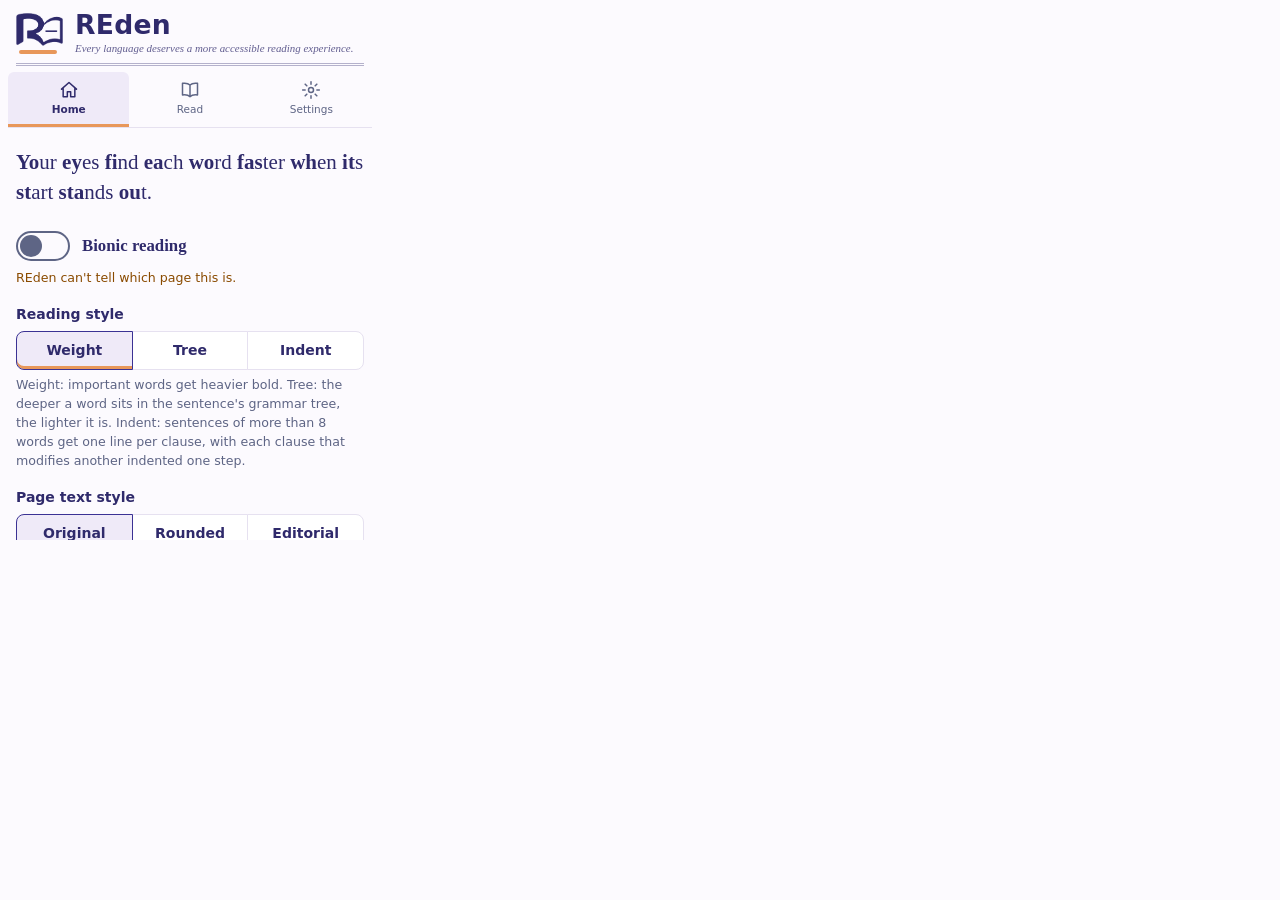
==== commit 01bf3e23: "pushing i will NEVER vibe code again." ====
--- a/extension/popup/popup.html
+++ b/extension/popup/popup.html
@@ -52,14 +52,6 @@
       <p class="help seg-help">Weight: important words get heavier bold. Tree: the deeper a word sits in the sentence's grammar tree, the lighter it is. Indent: sentences of more than 8 words get one line per clause, with each clause that modifies another indented one step.</p>
 
       <fieldset class="seg">
-        <legend>Bold intensity</legend>
-        <input type="radio" name="preset" id="pr-low" value="25"><label for="pr-low">Low</label>
-        <input type="radio" name="preset" id="pr-medium" value="40"><label for="pr-medium">Medium</label>
-        <input type="radio" name="preset" id="pr-high" value="55"><label for="pr-high">High</label>
-      </fieldset>
-      <p class="help seg-help">Starting points, not proven best for everyone. Fine-tune on Read.</p>
-
-      <fieldset class="seg">
         <legend>Page text style</legend>
         <input type="radio" name="mode" id="md-original" value="original"><label for="md-original">Original</label>
         <input type="radio" name="mode" id="md-rounded" value="rounded"><label for="md-rounded">Rounded</label>
@@ -70,7 +62,7 @@
       <p class="page-ref" id="page-title">Loading…</p>
 
       <ul class="nav-list">
-        <li><button type="button" class="nav-row" data-goto="read"><b>Read</b><span>Set how much of each word is bold</span></button></li>
+        <li><button type="button" class="nav-row" data-goto="read"><b>Read</b><span>Font size, spacing, vocabulary and more</span></button></li>
       </ul>
     </section>
 
@@ -86,15 +78,6 @@
 
       <p id="preview" class="preview" aria-label="Live preview of your settings"></p>
 
-      <div class="field">
-        <label for="bio-strength"><span>Bold amount</span> <output id="bio-strength-out" for="bio-strength">50%</output></label>
-        <input type="range" id="bio-strength" min="20" max="80" step="5">
-      </div>
-      <div class="field">
-        <label for="bio-dim"><span>Faintest words (Sentence tree)</span> <output id="bio-dim-out" for="bio-dim">60%</output></label>
-        <input type="range" id="bio-dim" min="50" max="90" step="5" aria-describedby="dim-help">
-        <p id="dim-help" class="help">min_dim_thres: deep words never get lighter than this. REden also keeps every faded word at a contrast of at least 4.5:1 with the page background (WCAG AA), so on pale or grey text it stays darker.</p>
-      </div>
       <div class="field">
         <label for="bio-size"><span>Font size</span> <output id="bio-size-out" for="bio-size">100%</output></label>
         <input type="range" id="bio-size" min="100" max="200" step="10">
